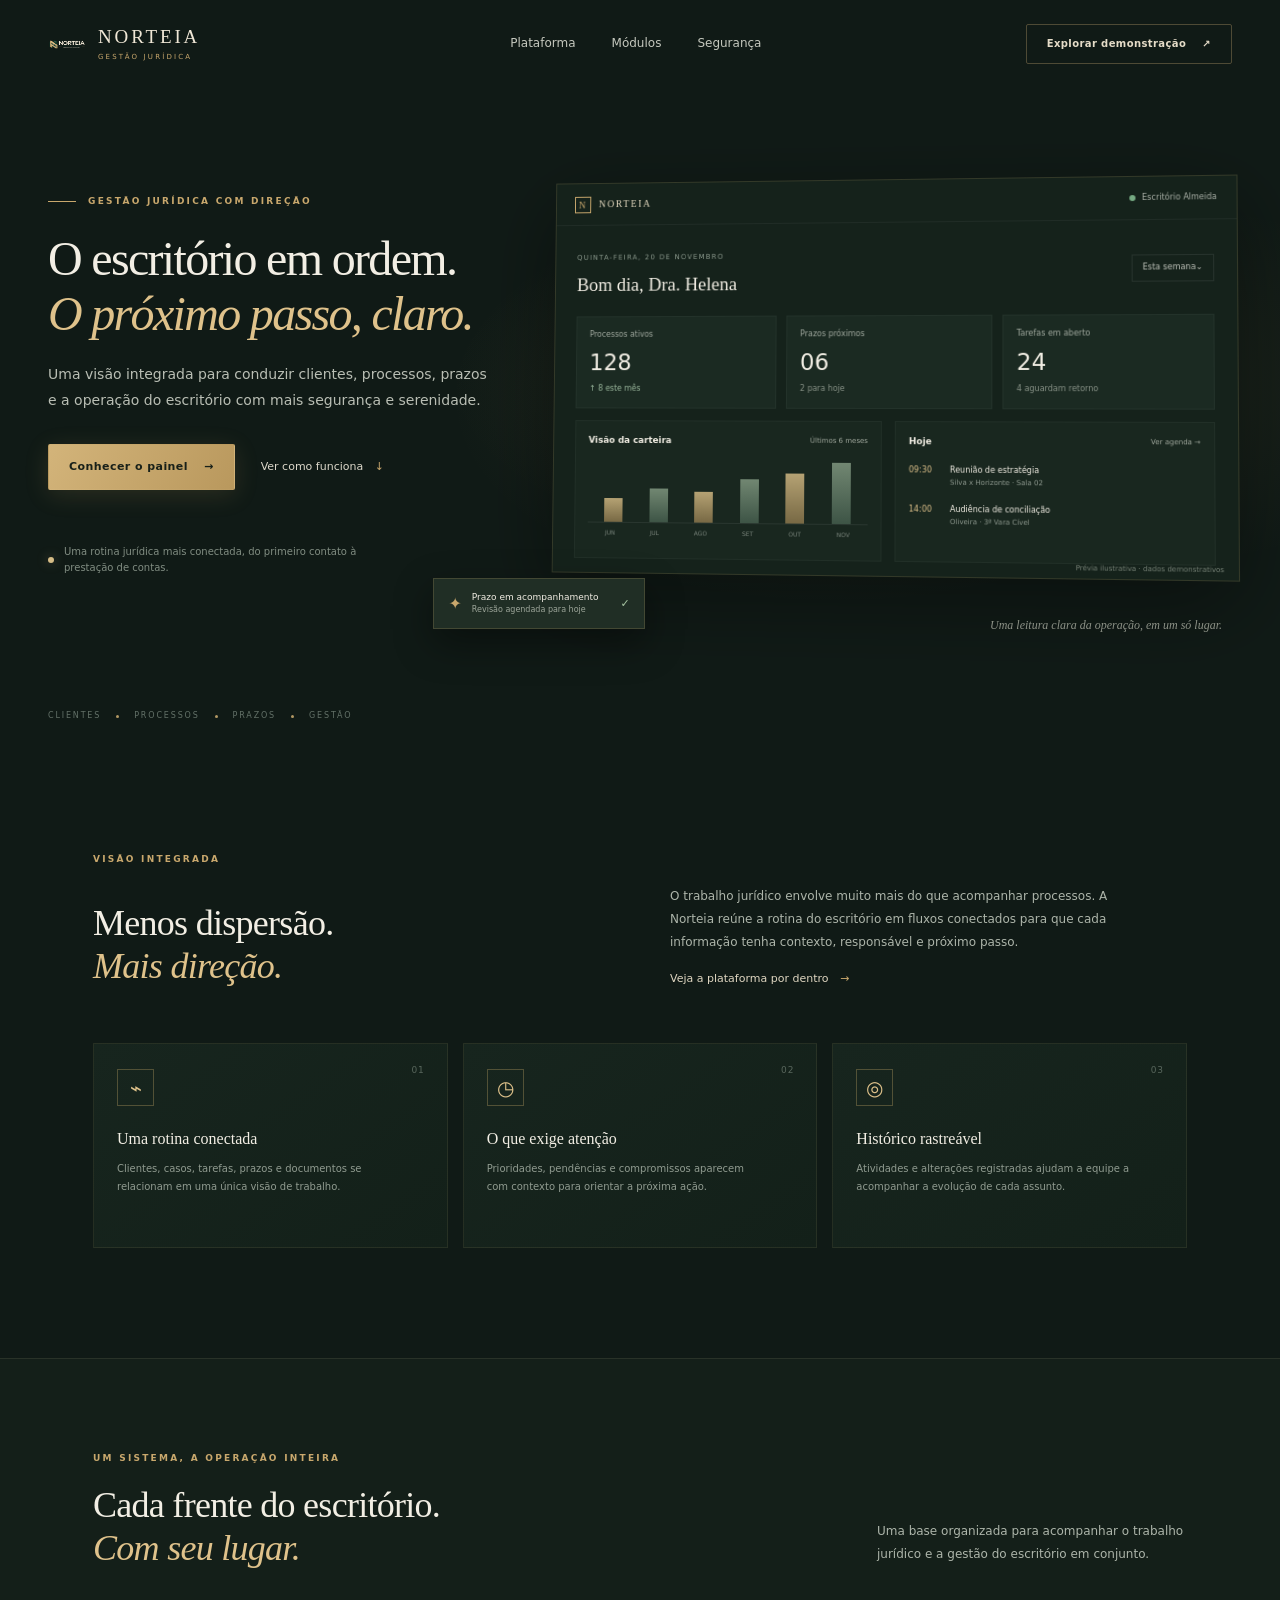
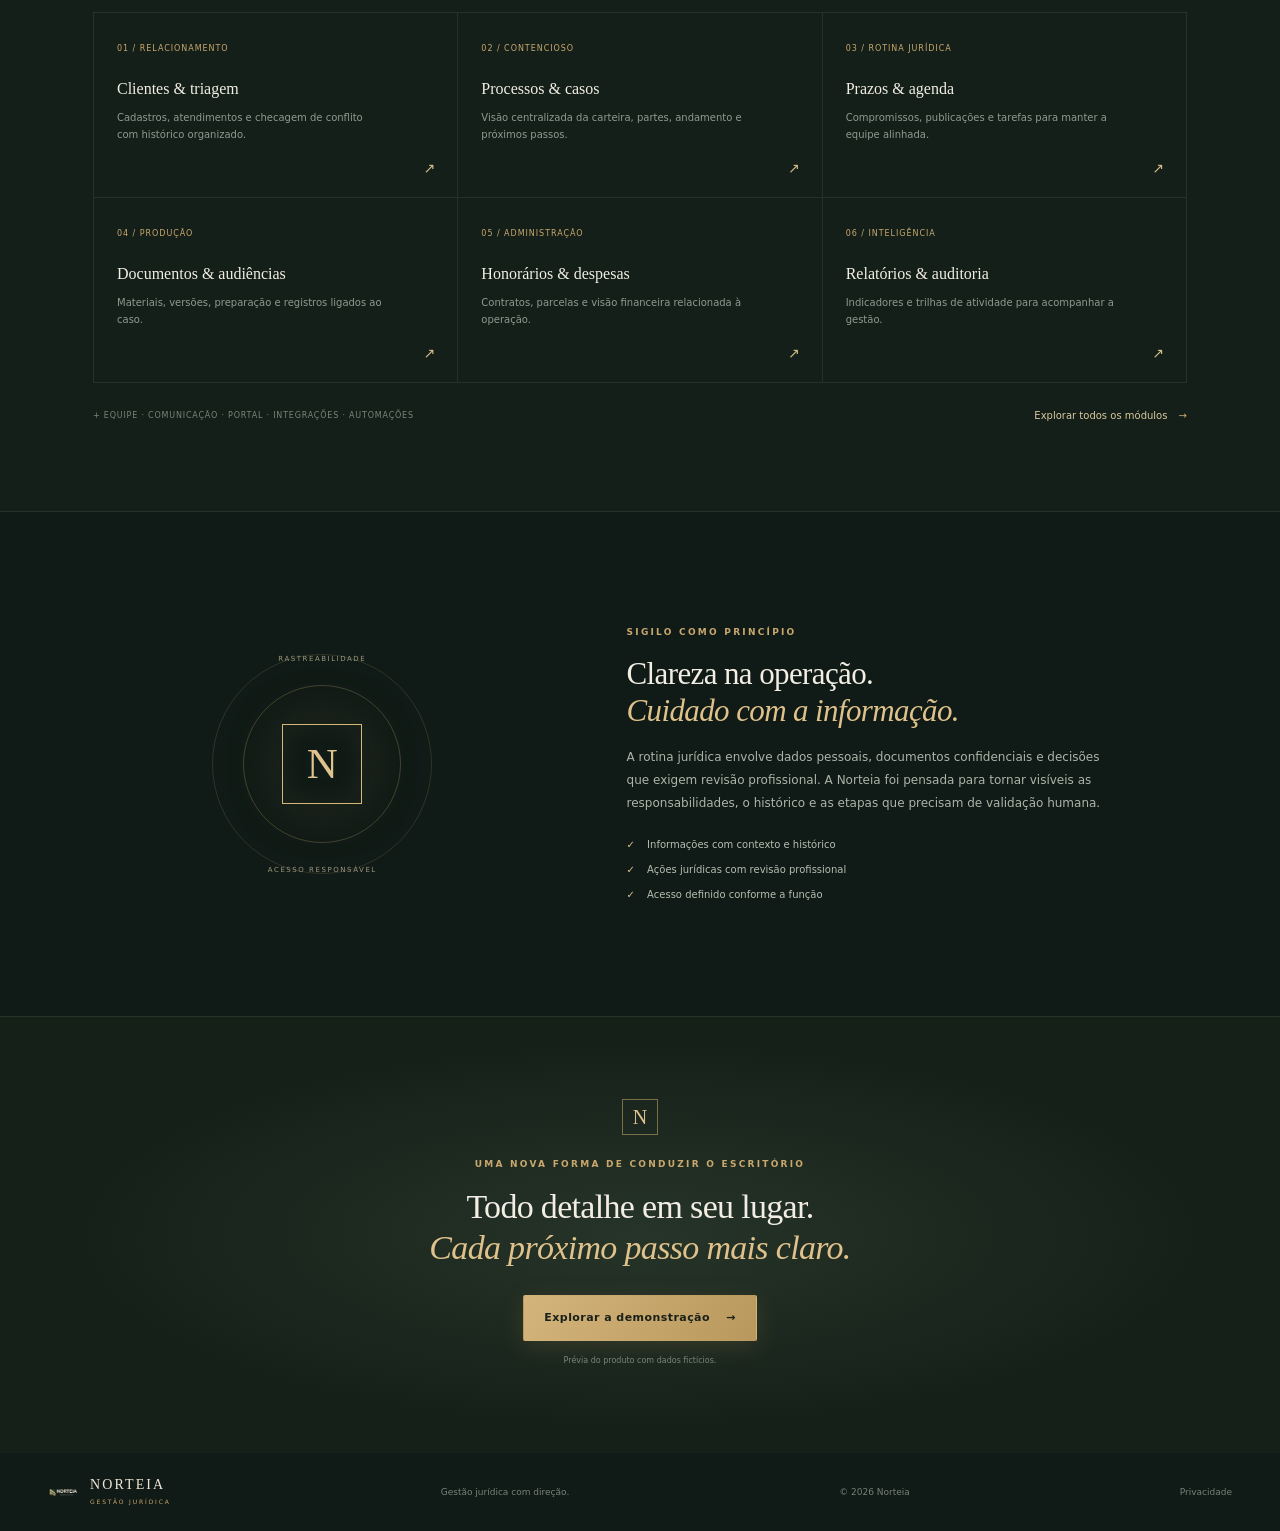
==== index.html @ d5a63091 "feat: lança a primeira versão pública do Norteia" ====
<!doctype html>
<html lang="pt-BR">
<head>
  <meta charset="utf-8">
  <meta name="viewport" content="width=device-width, initial-scale=1">
  <meta name="theme-color" content="#101a16">
  <meta name="description" content="Norteia organiza clientes, processos, prazos e a operação do escritório em uma experiência jurídica integrada.">
  <meta property="og:title" content="Norteia — Gestão jurídica com direção">
  <meta property="og:description" content="Clareza para conduzir cada detalhe da operação jurídica.">
  <meta property="og:type" content="website">
  <title>Norteia — Gestão jurídica com direção</title>
  <link rel="icon" href="/norteia-monograma.png" type="image/png">
  <link rel="stylesheet" href="/styles.css">
</head>
<body class="marketing-page">
  <header class="site-header">
    <a class="brand" href="/" aria-label="Norteia, início">
      <img src="/norteia-monograma.png" alt="" class="brand-mark">
      <span class="brand-word">NORTEIA<span>GESTÃO JURÍDICA</span></span>
    </a>
    <nav class="main-nav" aria-label="Navegação principal">
      <a href="#plataforma">Plataforma</a>
      <a href="#modulos">Módulos</a>
      <a href="#seguranca">Segurança</a>
    </nav>
    <a class="button button-outline header-action" href="/demo/">Explorar demonstração <span aria-hidden="true">↗</span></a>
    <button class="mobile-menu" type="button" aria-label="Abrir navegação" aria-expanded="false">☰</button>
  </header>

  <main>
    <section class="hero-shell">
      <div class="hero-copy">
        <div class="eyebrow"><span class="eyebrow-line"></span> GESTÃO JURÍDICA COM DIREÇÃO</div>
        <h1>O escritório em ordem.<br><em>O próximo passo, claro.</em></h1>
        <p class="hero-lead">Uma visão integrada para conduzir clientes, processos, prazos e a operação do escritório com mais segurança e serenidade.</p>
        <div class="hero-actions">
          <a class="button button-gold" href="/demo/">Conhecer o painel <span aria-hidden="true">→</span></a>
          <a class="text-link" href="#plataforma">Ver como funciona <span aria-hidden="true">↓</span></a>
        </div>
        <div class="hero-proof"><span class="proof-dot"></span><span>Uma rotina jurídica mais conectada, do primeiro contato à prestação de contas.</span></div>
      </div>
      <div class="hero-visual" aria-label="Prévia ilustrativa do painel Norteia">
        <div class="visual-glow"></div>
        <div class="dashboard-preview">
          <div class="preview-top"><div class="preview-logo"><span class="preview-mark">N</span><span>NORTEIA</span></div><span class="preview-profile"><i></i> Escritório Almeida</span></div>
          <div class="preview-content">
            <div class="preview-heading"><div><small>QUINTA-FEIRA, 20 DE NOVEMBRO</small><h3>Bom dia, Dra. Helena</h3></div><span class="preview-period">Esta semana⌄</span></div>
            <div class="preview-metrics">
              <article><span>Processos ativos</span><strong>128</strong><small class="trend">↑ 8 este mês</small></article>
              <article><span>Prazos próximos</span><strong>06</strong><small class="muted">2 para hoje</small></article>
              <article><span>Tarefas em aberto</span><strong>24</strong><small class="muted">4 aguardam retorno</small></article>
            </div>
            <div class="preview-lower">
              <div class="preview-chart"><div class="widget-heading"><b>Visão da carteira</b><span>Últimos 6 meses</span></div><div class="chart-bars"><i style="height:34%"></i><i style="height:49%"></i><i style="height:44%"></i><i style="height:63%"></i><i style="height:72%"></i><i style="height:88%"></i></div><div class="chart-labels"><span>JUN</span><span>JUL</span><span>AGO</span><span>SET</span><span>OUT</span><span>NOV</span></div></div>
              <div class="preview-agenda"><div class="widget-heading"><b>Hoje</b><span>Ver agenda →</span></div><div class="agenda-item"><time>09:30</time><span><b>Reunião de estratégia</b><small>Silva x Horizonte · Sala 02</small></span></div><div class="agenda-item"><time>14:00</time><span><b>Audiência de conciliação</b><small>Oliveira · 3ª Vara Cível</small></span></div></div>
            </div>
            <div class="preview-note">Prévia ilustrativa · dados demonstrativos</div>
          </div>
        </div>
        <div class="floating-alert"><span class="alert-icon">✦</span><span><b>Prazo em acompanhamento</b><small>Revisão agendada para hoje</small></span><span class="alert-check">✓</span></div>
        <div class="visual-caption">Uma leitura clara da operação, em um só lugar.</div>
      </div>
      <div class="hero-bottom"><span>CLIENTES</span><i></i><span>PROCESSOS</span><i></i><span>PRAZOS</span><i></i><span>GESTÃO</span></div>
    </section>

    <section class="intro-section section-wrap" id="plataforma">
      <div class="section-kicker">VISÃO INTEGRADA</div>
      <div class="intro-grid"><h2>Menos dispersão.<br><em>Mais direção.</em></h2><div><p>O trabalho jurídico envolve muito mais do que acompanhar processos. A Norteia reúne a rotina do escritório em fluxos conectados para que cada informação tenha contexto, responsável e próximo passo.</p><a class="text-link gold-link" href="/demo/">Veja a plataforma por dentro <span>→</span></a></div></div>
      <div class="value-grid">
        <article class="value-card"><span class="value-number">01</span><div class="value-icon">⌁</div><h3>Uma rotina conectada</h3><p>Clientes, casos, tarefas, prazos e documentos se relacionam em uma única visão de trabalho.</p></article>
        <article class="value-card"><span class="value-number">02</span><div class="value-icon">◷</div><h3>O que exige atenção</h3><p>Prioridades, pendências e compromissos aparecem com contexto para orientar a próxima ação.</p></article>
        <article class="value-card"><span class="value-number">03</span><div class="value-icon">◎</div><h3>Histórico rastreável</h3><p>Atividades e alterações registradas ajudam a equipe a acompanhar a evolução de cada assunto.</p></article>
      </div>
    </section>

    <section class="modules-section" id="modulos">
      <div class="section-wrap">
        <div class="section-kicker">UM SISTEMA, A OPERAÇÃO INTEIRA</div>
        <div class="modules-heading"><h2>Cada frente do escritório.<br><em>Com seu lugar.</em></h2><p>Uma base organizada para acompanhar o trabalho jurídico e a gestão do escritório em conjunto.</p></div>
        <div class="module-cards">
          <a href="/demo/?module=clientes" class="module-card"><span>01 / RELACIONAMENTO</span><b>Clientes & triagem</b><p>Cadastros, atendimentos e checagem de conflito com histórico organizado.</p><i>↗</i></a>
          <a href="/demo/?module=processos" class="module-card"><span>02 / CONTENCIOSO</span><b>Processos & casos</b><p>Visão centralizada da carteira, partes, andamento e próximos passos.</p><i>↗</i></a>
          <a href="/demo/?module=prazos" class="module-card"><span>03 / ROTINA JURÍDICA</span><b>Prazos & agenda</b><p>Compromissos, publicações e tarefas para manter a equipe alinhada.</p><i>↗</i></a>
          <a href="/demo/?module=documentos" class="module-card"><span>04 / PRODUÇÃO</span><b>Documentos & audiências</b><p>Materiais, versões, preparação e registros ligados ao caso.</p><i>↗</i></a>
          <a href="/demo/?module=financeiro" class="module-card"><span>05 / ADMINISTRAÇÃO</span><b>Honorários & despesas</b><p>Contratos, parcelas e visão financeira relacionada à operação.</p><i>↗</i></a>
          <a href="/demo/?module=relatorios" class="module-card"><span>06 / INTELIGÊNCIA</span><b>Relatórios & auditoria</b><p>Indicadores e trilhas de atividade para acompanhar a gestão.</p><i>↗</i></a>
        </div>
        <div class="module-foot"><span>+ EQUIPE · COMUNICAÇÃO · PORTAL · INTEGRAÇÕES · AUTOMAÇÕES</span><a href="/demo/">Explorar todos os módulos <span>→</span></a></div>
      </div>
    </section>

    <section class="security-section section-wrap" id="seguranca">
      <div class="security-art"><div class="security-ring ring-one"></div><div class="security-ring ring-two"></div><div class="security-emblem">N</div><span class="security-orbit orbit-a">RASTREABILIDADE</span><span class="security-orbit orbit-b">ACESSO RESPONSÁVEL</span></div>
      <div class="security-copy"><div class="section-kicker">SIGILO COMO PRINCÍPIO</div><h2>Clareza na operação.<br><em>Cuidado com a informação.</em></h2><p>A rotina jurídica envolve dados pessoais, documentos confidenciais e decisões que exigem revisão profissional. A Norteia foi pensada para tornar visíveis as responsabilidades, o histórico e as etapas que precisam de validação humana.</p><div class="security-points"><span><i>✓</i> Informações com contexto e histórico</span><span><i>✓</i> Ações jurídicas com revisão profissional</span><span><i>✓</i> Acesso definido conforme a função</span></div></div>
    </section>

    <section class="closing-section"><div class="closing-mark">N</div><div class="section-kicker">UMA NOVA FORMA DE CONDUZIR O ESCRITÓRIO</div><h2>Todo detalhe em seu lugar.<br><em>Cada próximo passo mais claro.</em></h2><a class="button button-gold" href="/demo/">Explorar a demonstração <span>→</span></a><small>Prévia do produto com dados fictícios.</small></section>
  </main>

  <footer class="site-footer"><a class="brand" href="/"><img src="/norteia-monograma.png" alt="" class="brand-mark"><span class="brand-word">NORTEIA<span>GESTÃO JURÍDICA</span></span></a><span>Gestão jurídica com direção.</span><span>© 2026 Norteia</span><a href="/privacidade/">Privacidade</a></footer>
  <script src="/site.js" defer></script>
</body>
</html>
---- styles.css ----
:root{color-scheme:dark;--ink:#f2eee4;--ink-muted:#b4b8ad;--gold:#c9a86d;--gold-bright:#dfc28b;--green:#101a16;--green-2:#15231d;--green-3:#1d3027;--line:rgba(221,202,161,.14);--panel:#16221c;--panel-soft:#192720;--muted:#8d988e;--red:#cb7e72;--blue:#8daea4;--sans:Inter,ui-sans-serif,system-ui,-apple-system,BlinkMacSystemFont,"Segoe UI",sans-serif;--serif:Georgia,"Times New Roman",serif}*{box-sizing:border-box}html{scroll-behavior:smooth}body{margin:0;background:var(--green);color:var(--ink);font-family:var(--sans);font-size:14px;line-height:1.6}a{color:inherit;text-decoration:none}button,input{font:inherit}button{color:inherit}.site-header{height:88px;max-width:1320px;padding:0 48px;margin:auto;display:flex;align-items:center;justify-content:space-between;position:relative;z-index:5}.brand{display:flex;align-items:center;gap:12px;min-width:198px}.brand-mark{width:38px;height:38px;object-fit:contain}.brand-word{font-family:var(--serif);font-size:19px;letter-spacing:.15em;color:#f0e7d6;line-height:1.05}.brand-word span{display:block;font-family:var(--sans);font-size:7px;letter-spacing:.31em;color:var(--gold);margin-top:7px}.main-nav{display:flex;gap:36px;color:#c5c8be;font-size:12px}.main-nav a:hover,.text-link:hover,.module-foot a:hover{color:var(--gold-bright)}.button{display:inline-flex;gap:16px;align-items:center;justify-content:center;border:1px solid transparent;border-radius:2px;min-height:46px;padding:0 20px;font-size:11px;font-weight:600;letter-spacing:.04em;transition:.2s ease;cursor:pointer}.button-gold{background:linear-gradient(120deg,#d3b47a,#b9985d);color:#182019;box-shadow:0 5px 24px #bb99552a}.button-gold:hover{background:#e3ca99;transform:translateY(-1px)}.button-outline{border-color:#ac956566;color:#e5dcc8;background:transparent}.button-outline:hover{border-color:var(--gold);color:var(--gold-bright)}.header-action{min-height:40px;font-size:10px}.mobile-menu{display:none;background:none;border:0;font-size:21px}.hero-shell{max-width:1320px;margin:0 auto;padding:46px 48px 0;position:relative;min-height:659px;background:radial-gradient(ellipse at 77% 45%,#bd9c4c13,transparent 39%)}.hero-copy{position:relative;z-index:2;max-width:510px;padding-top:60px}.eyebrow,.section-kicker{font-size:9px;letter-spacing:.25em;color:var(--gold);font-weight:650}.eyebrow{display:flex;align-items:center;gap:12px}.eyebrow-line{display:inline-block;width:28px;height:1px;background:var(--gold)}h1,h2,h3,p{margin-top:0}.hero-copy h1{font-family:var(--serif);font-weight:400;font-size:48px;line-height:1.14;letter-spacing:-.035em;margin:24px 0 20px}.hero-copy h1 em,.intro-grid h2 em,.modules-heading h2 em,.security-copy h2 em,.closing-section h2 em{font-weight:400;color:var(--gold-bright)}.hero-lead{max-width:448px;color:#b9beb4;font-size:14px;line-height:1.85}.hero-actions{display:flex;align-items:center;gap:26px;margin-top:30px}.text-link{font-size:11px;color:#ddd8ca}.text-link span{margin-left:8px;color:var(--gold)}.hero-proof{display:flex;align-items:center;gap:10px;margin-top:54px;max-width:355px;color:#818d82;font-size:10px;line-height:1.6}.proof-dot{width:6px;height:6px;border-radius:50%;background:#d6bd87;box-shadow:0 0 12px #d6bd8770;flex:0 0 auto}.hero-visual{position:absolute;right:48px;top:47px;width:62%;height:500px}.visual-glow{position:absolute;inset:10% 0 5%;background:radial-gradient(ellipse,#c2a26018,transparent 69%)}.dashboard-preview{position:absolute;top:43px;right:0;width:min(100%,687px);height:398px;background:#15221b;border:1px solid #c8aa6b2b;box-shadow:0 24px 80px #0006;transform:perspective(1300px) rotateY(-5deg) rotateX(2deg);overflow:hidden}.preview-top{height:43px;border-bottom:1px solid #ffffff0c;display:flex;justify-content:space-between;align-items:center;padding:0 19px}.preview-logo{display:flex;align-items:center;gap:8px;font-family:var(--serif);letter-spacing:.17em;font-size:10px;color:#e8ddc3}.preview-mark{width:17px;height:17px;border:1px solid var(--gold);color:var(--gold);display:grid;place-items:center;font-family:var(--serif);font-size:10px}.preview-profile{font-size:8px;color:#aab0a7;display:flex;gap:6px;align-items:center}.preview-profile i{width:6px;height:6px;background:#76aa83;border-radius:50%}.preview-content{padding:19px 22px}.preview-heading{display:flex;justify-content:space-between;align-items:center}.preview-heading small{font-size:7px;letter-spacing:.18em;color:#8a988c}.preview-heading h3{font-family:var(--serif);font-size:19px;font-weight:400;margin:5px 0 0}.preview-period{padding:6px 10px;border:1px solid #ffffff14;color:#c0c4bb;font-size:8px}.preview-metrics{display:grid;grid-template-columns:repeat(3,1fr);gap:10px;margin-top:16px}.preview-metrics article{background:#1b2a22;border:1px solid #ffffff09;padding:12px 13px}.preview-metrics article span,.preview-metrics article small{display:block;color:#a1a99f;font-size:8px}.preview-metrics article strong{display:block;font-size:23px;font-weight:450;margin:3px 0}.preview-metrics .trend{color:#9bb89d}.preview-metrics .muted{color:#879186}.preview-lower{display:grid;grid-template-columns:1fr 1fr;gap:13px;margin-top:12px}.preview-chart,.preview-agenda{height:140px;background:#19271f;border:1px solid #ffffff09;padding:12px 13px}.widget-heading{display:flex;align-items:center;justify-content:space-between}.widget-heading b{font-size:9px;font-weight:550}.widget-heading span{font-size:7px;color:#a1a99e}.chart-bars{height:76px;display:flex;align-items:end;justify-content:space-around;gap:9px;padding:6px 8px 0;border-bottom:1px solid #ffffff12}.chart-bars i{flex:1;max-width:19px;background:linear-gradient(180deg,#d7bd86,#8c774c);opacity:.82}.chart-bars i:nth-child(2n){background:linear-gradient(180deg,#859c84,#455e4e)}.chart-labels{display:flex;justify-content:space-around;font-size:6px;color:#79847b;padding-top:5px}.agenda-item{display:flex;gap:9px;margin-top:15px}.agenda-item time{font-size:8px;color:var(--gold-bright);width:32px}.agenda-item span b,.agenda-item span small{display:block;font-size:8px;line-height:1.4;font-weight:500}.agenda-item span small{font-size:7px;color:#8d988e;margin-top:3px}.preview-note{position:absolute;right:14px;bottom:4px;font-size:7px;color:#768176}.floating-alert{position:absolute;left:-5px;bottom:6px;display:flex;align-items:center;gap:10px;padding:11px 14px;background:#202e25;border:1px solid #c8aa6b36;box-shadow:0 14px 38px #0006}.alert-icon{color:var(--gold);font-size:16px}.floating-alert b,.floating-alert small{display:block;font-size:9px;font-weight:500}.floating-alert small{font-size:8px;color:#9da69a}.alert-check{color:#a8c6a4;font-size:11px;margin-left:12px}.visual-caption{position:absolute;right:10px;bottom:0;font-family:var(--serif);font-style:italic;color:#8c9186;font-size:12px}.hero-bottom{position:absolute;bottom:24px;left:48px;right:48px;display:flex;align-items:center;gap:15px;color:#637168;font-size:8px;letter-spacing:.23em}.hero-bottom i{width:3px;height:3px;border-radius:50%;background:#b39863}.section-wrap{max-width:1190px;margin:0 auto;padding-left:48px;padding-right:48px}.intro-section{padding-top:105px;padding-bottom:110px}.intro-grid{display:grid;grid-template-columns:1fr 1fr;gap:60px;margin-top:19px;align-items:end}.intro-grid h2,.modules-heading h2,.security-copy h2,.closing-section h2{font-family:var(--serif);font-size:36px;font-weight:400;line-height:1.2;letter-spacing:-.02em;margin-bottom:0}.intro-grid p,.modules-heading p,.security-copy>p{color:#adb5aa;font-size:12px;line-height:1.9;max-width:480px}.gold-link{color:#dfd6c1}.value-grid{display:grid;grid-template-columns:repeat(3,1fr);gap:15px;margin-top:55px}.value-card{position:relative;min-height:205px;padding:25px 23px;background:linear-gradient(145deg,#17251e,#132019);border:1px solid #d1b67518}.value-number{position:absolute;right:22px;top:19px;color:#59675d;font-size:9px;letter-spacing:.1em}.value-icon{width:37px;height:37px;border:1px solid #c8aa6b55;color:var(--gold-bright);display:grid;place-items:center;font-family:var(--serif);font-size:20px}.value-card h3{font-family:var(--serif);font-size:16px;font-weight:400;margin:20px 0 8px}.value-card p{font-size:10px;line-height:1.8;color:#909b90;max-width:280px}.modules-section{padding:92px 0 87px;background:#141f19;border-top:1px solid #e3d4b11a;border-bottom:1px solid #e3d4b11a}.modules-heading{display:flex;justify-content:space-between;align-items:end;margin-top:18px}.modules-heading p{max-width:310px;margin-bottom:4px}.module-cards{display:grid;grid-template-columns:repeat(3,1fr);margin-top:42px;border-top:1px solid #ffffff15;border-left:1px solid #ffffff15}.module-card{min-height:185px;padding:22px 23px;position:relative;border-right:1px solid #ffffff15;border-bottom:1px solid #ffffff15;transition:.2s}.module-card:hover{background:#1e2c23}.module-card span{font-size:8px;letter-spacing:.12em;color:var(--gold)}.module-card b{display:block;margin-top:19px;font-family:var(--serif);font-size:16px;font-weight:400}.module-card p{max-width:270px;color:#8f9b90;font-size:10px;line-height:1.7;margin-top:7px}.module-card i{position:absolute;right:22px;bottom:18px;color:#d3bc85;font-style:normal;font-size:14px}.module-foot{display:flex;justify-content:space-between;align-items:center;padding-top:25px;color:#788579;font-size:8px;letter-spacing:.1em}.module-foot a{font-size:10px;letter-spacing:0;color:#d8c99f}.module-foot a span{margin-left:8px;color:var(--gold)}.security-section{display:grid;grid-template-columns:.9fr 1.1fr;gap:75px;align-items:center;padding-top:112px;padding-bottom:112px}.security-art{height:280px;position:relative;display:grid;place-items:center;overflow:hidden}.security-ring{position:absolute;border:1px solid #d1b6752a;border-radius:50%}.ring-one{width:220px;height:220px}.ring-two{width:158px;height:158px;border-color:#d1b67540}.security-emblem{height:80px;width:80px;display:grid;place-items:center;border:1px solid #d4b879;color:#dec38c;font-family:var(--serif);font-size:43px;box-shadow:0 0 65px #ccad6620,inset 0 0 30px #ccad6612}.security-orbit{position:absolute;color:#9d987e;font-size:7px;letter-spacing:.22em}.orbit-a{top:30px;left:50%;transform:translateX(-50%)}.orbit-b{bottom:28px;left:50%;transform:translateX(-50%)}.security-copy h2{font-size:31px;margin-top:15px}.security-copy>p{margin-top:17px;max-width:495px}.security-points{display:grid;gap:9px;margin-top:22px;color:#b7beb2;font-size:10px}.security-points i{color:var(--gold-bright);font-style:normal;margin-right:9px}.closing-section{text-align:center;padding:82px 24px 85px;background:radial-gradient(ellipse at center,#273428,#152019 63%);border-top:1px solid #e3d4b11a}.closing-mark{margin:0 auto 22px;width:36px;height:36px;border:1px solid #c8aa6b8c;color:var(--gold-bright);display:grid;place-items:center;font-family:var(--serif);font-size:20px}.closing-section h2{font-size:34px;margin:16px 0 26px}.closing-section small{display:block;color:#788579;font-size:8px;margin-top:14px}.site-footer{max-width:1320px;padding:24px 48px;margin:auto;display:flex;align-items:center;justify-content:space-between;color:#778279;font-size:9px}.site-footer .brand{min-width:0}.site-footer .brand-mark{width:30px;height:30px}.site-footer .brand-word{font-size:14px}.site-footer .brand-word span{font-size:6px}.site-footer a:hover{color:var(--gold-bright)}

/* Aplicação demonstrativa */
.app-page{height:100vh;overflow:hidden;background:#101a16;font-size:13px}.sidebar{position:fixed;left:0;top:0;bottom:0;width:246px;background:#111c17;border-right:1px solid #ffffff10;display:flex;flex-direction:column;padding:20px 14px 12px;z-index:10}.app-brand{padding:0 8px 19px;border-bottom:1px solid #ffffff10}.app-brand .brand-mark{width:34px;height:34px}.app-brand .brand-word{font-size:16px}.workspace-switch{display:flex;align-items:center;gap:9px;padding:13px 7px 16px;border-bottom:1px solid #ffffff10}.workspace-avatar{width:29px;height:29px;display:grid;place-items:center;background:#314334;color:#dec38c;font-family:var(--serif);border:1px solid #c9a86d3a}.workspace-switch b,.workspace-switch small{display:block;font-size:9px;line-height:1.4}.workspace-switch small{font-size:8px;color:#869187}.switch-chevron{margin-left:auto;color:#89958c;font-size:12px}.sidebar-label{font-size:8px;letter-spacing:.17em;color:#748076;padding:18px 10px 8px}.app-nav{overflow-y:auto;scrollbar-width:thin;scrollbar-color:#344237 transparent}.nav-link{width:100%;border:0;background:transparent;display:flex;align-items:center;gap:11px;padding:9px 10px;margin:1px 0;color:#a5afa5;text-align:left;font-size:10px;border-radius:3px;cursor:pointer;transition:.15s}.nav-link:hover{background:#1c2b22;color:#f0e7d6}.nav-link.active{background:linear-gradient(90deg,#29392d,#1a281f);color:#e5cf9e;box-shadow:inset 2px 0 #c9a86d}.nav-icon{width:15px;text-align:center;color:#bdad81;font-size:13px}.nav-badge{margin-left:auto;font-size:8px;color:#d0b981;background:#c7a9601c;padding:2px 5px}.sidebar-bottom{margin-top:auto}.back-site{display:flex;gap:10px;align-items:center;color:#8e9a90;font-size:9px;padding:12px 10px;border-bottom:1px solid #ffffff10}.back-site:hover{color:#e3ca99}.user-card{display:flex;align-items:center;gap:9px;padding:12px 6px 2px}.user-avatar{width:29px;height:29px;border-radius:50%;background:#27382b;color:#e1c790;display:grid;place-items:center;font-size:9px}.user-card b,.user-card small{display:block;font-size:9px;line-height:1.4}.user-card small{color:#879389;font-size:8px}.user-card button{margin-left:auto;background:transparent;border:0;color:#9aa399}.app-main{height:100vh;margin-left:246px;display:flex;flex-direction:column;min-width:0}.app-topbar{height:56px;flex:0 0 56px;border-bottom:1px solid #ffffff0e;display:flex;align-items:center;justify-content:space-between;padding:0 26px;background:#121d17}.breadcrumbs{display:flex;gap:10px;align-items:center;font-size:10px;color:#859086}.breadcrumbs b{font-weight:400;color:#465348}.breadcrumbs strong{font-weight:500;color:#d4dacd}.top-actions{display:flex;align-items:center;gap:14px;color:#9aa39a}.icon-button{background:transparent;border:0;color:#b6bbae;font-size:18px;cursor:pointer;position:relative}.icon-button:hover{color:#dfc28b}.notification-button i{position:absolute;right:1px;top:2px;width:5px;height:5px;background:#c9a86d;border-radius:50%}.top-divider{height:18px;width:1px;background:#ffffff15}.top-date{font-size:9px}.demo-ribbon{min-height:30px;display:flex;align-items:center;gap:8px;padding:0 29px;background:#9b7c4214;border-bottom:1px solid #bd9d5f29;color:#d7bd83;font-size:8px;letter-spacing:.1em}.demo-pip{width:5px;height:5px;border-radius:50%;background:#d2ae64;box-shadow:0 0 8px #d2ae6466}.demo-ribbon-copy{color:#968b6d;letter-spacing:0;margin-left:6px}.app-content{overflow:auto;flex:1;padding:27px 30px 32px;scrollbar-width:thin;scrollbar-color:#39443b transparent}.app-footer{min-height:30px;flex:0 0 30px;border-top:1px solid #ffffff0b;padding:0 28px;display:flex;align-items:center;justify-content:space-between;color:#66736a;font-size:8px}.app-footer a:hover{color:var(--gold-bright)}.page-title-row{display:flex;align-items:flex-start;justify-content:space-between;gap:20px;margin-bottom:21px}.page-title-row .section-kicker{font-size:8px}.page-title-row h1{font-family:var(--serif);font-size:25px;line-height:1.2;font-weight:400;margin:7px 0 4px}.page-title-row p{color:#89958a;font-size:10px;margin:0}.page-actions{display:flex;gap:8px}.page-actions .button{min-height:35px;padding:0 13px;font-size:9px}.metric-grid{display:grid;grid-template-columns:repeat(4,1fr);gap:12px}.metric-card{padding:14px 15px;background:linear-gradient(145deg,#1a2920,#17231c);border:1px solid #ffffff0c;min-height:103px;position:relative}.metric-top{display:flex;justify-content:space-between;align-items:center;color:#99a397;font-size:9px}.metric-icon{width:23px;height:23px;display:grid;place-items:center;color:#d4bd89;border:1px solid #c9a86d38;font-size:11px}.metric-value{font-size:23px;font-weight:450;line-height:1.2;margin-top:7px}.metric-sub{font-size:8px;color:#879388;margin-top:4px}.metric-sub em{color:#9cbb99;font-style:normal}.overview-grid{display:grid;grid-template-columns:1.2fr .8fr;gap:12px;margin-top:13px}.app-panel{background:#16221b;border:1px solid #ffffff0d}.panel-heading{height:47px;padding:0 16px;display:flex;align-items:center;justify-content:space-between;border-bottom:1px solid #ffffff0d}.panel-heading b{font-family:var(--serif);font-size:13px;font-weight:400}.panel-heading a{font-size:8px;color:#d7c28e}.panel-subtitle{color:#7f8d81;font-size:8px}.chart-panel{padding-bottom:11px}.overview-chart{height:168px;padding:12px 17px 5px;position:relative}.overview-chart svg{width:100%;height:100%;overflow:visible}.chart-gridline{stroke:#ffffff10;stroke-width:1}.chart-area{fill:url(#areaFill)}.chart-line{fill:none;stroke:#d1b77e;stroke-width:2.5;stroke-linecap:round;stroke-linejoin:round}.chart-point{fill:#d8c08a;stroke:#16221b;stroke-width:2}.chart-axis{display:flex;justify-content:space-between;color:#758176;font-size:7px;margin:0 17px}.chart-legend{display:flex;gap:13px;color:#89958a;font-size:8px;padding:0 17px;margin-top:4px}.chart-legend span{display:flex;align-items:center;gap:5px}.chart-legend i{width:6px;height:6px;background:#d1b77e;border-radius:50%}.chart-legend span+span i{background:#829b81}.agenda-list{padding:2px 15px 6px}.agenda-row{display:flex;gap:10px;padding:11px 0;border-bottom:1px solid #ffffff0a}.agenda-row:last-child{border:0}.agenda-time{width:42px;color:#d7bd83;font-size:9px}.agenda-row-content{padding-left:9px;border-left:2px solid #7b9474}.agenda-row:nth-child(2) .agenda-row-content{border-color:#c9a86d}.agenda-row:nth-child(3) .agenda-row-content{border-color:#7889a0}.agenda-row-content b,.agenda-row-content small{display:block;font-size:9px;font-weight:500;line-height:1.5}.agenda-row-content small{color:#849085;font-size:8px;margin-top:2px}.bottom-grid{display:grid;grid-template-columns:1.1fr .9fr;gap:12px;margin-top:13px}.table-wrap{overflow:auto}.data-table{width:100%;border-collapse:collapse;white-space:nowrap}.data-table th{font-size:7px;letter-spacing:.08em;font-weight:550;color:#718075;text-align:left;padding:10px 14px;border-bottom:1px solid #ffffff0d}.data-table td{font-size:8px;padding:10px 14px;color:#c4cabe;border-bottom:1px solid #ffffff09}.data-table tr:last-child td{border-bottom:0}.data-table td:first-child{color:#e3dcca}.table-sub{display:block;font-size:7px;color:#7c897e;margin-top:3px}.status-pill{display:inline-flex;align-items:center;gap:5px;padding:3px 7px;border:1px solid #c9a86d28;background:#c9a86d12;color:#ddc58e;font-size:7px}.status-pill::before{content:"";width:4px;height:4px;background:currentColor;border-radius:50%}.status-pill.green{border-color:#80a58130;background:#80a58112;color:#a5c3a3}.status-pill.red{border-color:#c27d6b30;background:#c27d6b12;color:#df9588}.status-pill.blue{border-color:#8aa1b730;background:#8aa1b712;color:#aabdd0}.activity-list{padding:5px 15px 8px}.activity{display:flex;gap:10px;padding:8px 0}.activity-mark{width:21px;height:21px;border:1px solid #c9a86d30;color:#d7be87;display:grid;place-items:center;font-size:9px;flex:0 0 auto}.activity p{font-size:8px;color:#b9c1b5;margin:0;line-height:1.5}.activity small{display:block;color:#758277;font-size:7px;margin-top:3px}.toolbar{display:flex;align-items:center;justify-content:space-between;gap:10px;margin-bottom:12px}.toolbar-left,.toolbar-right{display:flex;align-items:center;gap:8px}.search-field{height:34px;min-width:205px;padding:0 11px;background:#16221b;border:1px solid #ffffff18;color:#ede9df;font-size:9px;outline:none}.search-field:focus,.filter-select:focus{border-color:#c9a86d8a}.search-field::placeholder{color:#758176}.filter-select{height:34px;min-width:118px;padding:0 10px;background:#16221b;border:1px solid #ffffff18;color:#aab3a8;font-size:9px;outline:none}.record-count{color:#78867a;font-size:8px;margin-left:3px}.empty-state{padding:40px;text-align:center;color:#879388;font-size:10px}.detail-layout{display:grid;grid-template-columns:1.4fr .6fr;gap:12px}.detail-card{padding:18px;background:#16221b;border:1px solid #ffffff0d}.detail-card h3{font-family:var(--serif);font-size:14px;font-weight:400;margin-bottom:13px}.detail-fields{display:grid;grid-template-columns:repeat(2,1fr);gap:15px}.detail-field small{display:block;font-size:7px;letter-spacing:.1em;color:#758176}.detail-field b{display:block;font-size:9px;font-weight:450;margin-top:4px;color:#d9ded4}.timeline{border-left:1px solid #c9a86d38;margin-left:4px;padding-left:15px}.timeline-item{position:relative;padding-bottom:16px}.timeline-item:before{content:"";position:absolute;left:-19px;top:5px;width:7px;height:7px;background:#c9a86d;border-radius:50%}.timeline-item b{display:block;font-size:9px;font-weight:500}.timeline-item small{display:block;color:#849085;font-size:8px;margin-top:2px}.modal,.search-dialog{background:transparent;border:0;padding:0;color:var(--ink);max-width:calc(100vw - 30px);width:440px}.modal::backdrop,.search-dialog::backdrop{background:#06100bd9;backdrop-filter:blur(5px)}.modal-card,.search-dialog form{position:relative;background:#18251e;border:1px solid #c9a86d44;padding:28px}.modal-close{position:absolute;top:12px;right:14px;background:none;border:0;color:#a5afa4;font-size:22px;cursor:pointer}.modal-card .section-kicker{font-size:8px}.modal-card h2{font-family:var(--serif);font-size:23px;font-weight:400;margin:9px 0}.modal-card p,.search-dialog p{font-size:9px;color:#8d988e}.modal-card label{display:block;font-size:9px;color:#adb5aa;margin:18px 0 6px}.modal-card input,.search-dialog input{width:100%;height:38px;background:#101a16;border:1px solid #ffffff1d;color:#f2eee4;padding:0 11px;outline:none}.modal-card input:focus,.search-dialog input:focus{border-color:#c9a86d}.modal-actions{display:flex;justify-content:flex-end;gap:8px;margin-top:20px}.modal-actions .button{min-height:36px;font-size:9px;padding:0 13px}.toast-region{position:fixed;right:24px;bottom:45px;z-index:20;display:grid;gap:8px}.toast{padding:10px 14px;background:#25382b;border:1px solid #86a27e66;color:#d6e1d1;font-size:9px;box-shadow:0 10px 40px #0007;animation:toast-in .2s ease}.toast.error{border-color:#c27d6b66;color:#e7b1a6}@keyframes toast-in{from{transform:translateY(7px);opacity:0}to{transform:translateY(0);opacity:1}}.app-mobile-menu{color:#d5c38c}.privacy-page{min-height:100vh}.privacy-content{max-width:800px;margin:60px auto;padding:0 28px 80px}.privacy-content h1{font:400 38px/1.2 var(--serif);margin:14px 0 22px}.privacy-content h2{font:400 20px var(--serif);margin:30px 0 8px;color:#e7d7b0}.privacy-content p{color:#aeb8ac;font-size:13px;line-height:1.9}.privacy-content .privacy-updated{margin-top:35px;color:#7d8a7e;font-size:10px}.privacy-page .site-header{border-bottom:1px solid #ffffff12}.privacy-page .text-link{font-size:10px}

@media(max-width:1050px){.hero-visual{right:32px;width:59%;opacity:.88}.dashboard-preview{width:100%}.hero-copy{max-width:440px}.hero-copy h1{font-size:42px}.hero-lead{max-width:390px}.hero-proof{max-width:300px}.security-section{gap:35px}.section-wrap{padding-left:36px;padding-right:36px}.site-header{padding:0 36px}.hero-shell{padding-left:36px;padding-right:36px}.hero-bottom{left:36px;right:36px}.sidebar{width:220px}.app-main{margin-left:220px}.metric-grid{grid-template-columns:repeat(2,1fr)}}
@media(max-width:760px){.site-header{height:70px;padding:0 20px}.brand{gap:9px}.brand-mark{width:31px;height:31px}.brand-word{font-size:16px}.brand-word span{font-size:6px;margin-top:5px}.main-nav,.header-action{display:none}.mobile-menu{display:block}.hero-shell{padding:25px 20px 55px;min-height:auto;background:radial-gradient(ellipse at 66% 49%,#bd9c4c14,transparent 56%)}.hero-copy{padding-top:24px;max-width:none}.hero-copy h1{font-size:39px;margin:19px 0 15px}.hero-lead{font-size:12px;max-width:460px}.hero-actions{gap:17px;flex-wrap:wrap;margin-top:22px}.hero-proof{margin-top:26px;max-width:340px}.hero-visual{position:relative;top:auto;right:auto;width:100%;height:306px;margin:26px 0 0}.dashboard-preview{top:5px;width:100%;height:265px;transform:none}.preview-top{height:35px;padding:0 11px}.preview-content{padding:12px}.preview-heading h3{font-size:15px}.preview-heading small{font-size:6px}.preview-period{font-size:7px;padding:4px 6px}.preview-metrics{gap:5px;margin-top:11px}.preview-metrics article{padding:8px}.preview-metrics article span,.preview-metrics article small{font-size:6px}.preview-metrics article strong{font-size:17px}.preview-lower{gap:6px;margin-top:7px}.preview-chart,.preview-agenda{height:105px;padding:8px}.widget-heading b{font-size:7px}.widget-heading span{font-size:6px}.chart-bars{height:52px}.agenda-item{margin-top:10px;gap:4px}.agenda-item time,.agenda-item span b{font-size:6px}.agenda-item span small{font-size:5px}.preview-note{font-size:5px}.floating-alert{left:-5px;bottom:-11px;padding:8px 10px;gap:7px}.floating-alert b{font-size:7px}.floating-alert small{font-size:6px}.alert-icon{font-size:12px}.visual-caption{display:none}.hero-bottom{position:relative;bottom:auto;left:auto;right:auto;margin-top:21px;gap:9px;font-size:6px}.section-wrap{padding-left:20px;padding-right:20px}.intro-section{padding-top:68px;padding-bottom:70px}.intro-grid{grid-template-columns:1fr;gap:17px;margin-top:17px}.intro-grid h2,.modules-heading h2{font-size:31px}.intro-grid p,.modules-heading p,.security-copy>p{font-size:11px}.value-grid{grid-template-columns:1fr;gap:9px;margin-top:30px}.value-card{min-height:155px;padding:19px}.value-card h3{margin-top:13px}.modules-section{padding:65px 0}.modules-heading{display:block}.modules-heading p{margin-top:13px}.module-cards{grid-template-columns:1fr 1fr;margin-top:25px}.module-card{min-height:164px;padding:16px}.module-card b{font-size:14px;margin-top:14px}.module-card p{font-size:9px}.module-foot{align-items:flex-start;gap:13px;flex-direction:column;font-size:7px}.security-section{grid-template-columns:1fr;gap:10px;padding-top:62px;padding-bottom:65px}.security-art{height:220px;grid-row:2}.ring-one{width:190px;height:190px}.ring-two{width:135px;height:135px}.security-copy h2{font-size:27px}.closing-section{padding:65px 18px}.closing-section h2{font-size:29px}.site-footer{padding:19px 20px;gap:10px;flex-wrap:wrap}.site-footer>span:first-of-type{display:none}.privacy-content{margin:40px auto;padding:0 20px 60px}.privacy-content h1{font-size:31px}.app-page{height:auto;min-height:100vh;overflow:auto}.sidebar{transform:translateX(-100%);transition:transform .2s ease;width:255px;box-shadow:0 0 50px #0008}.sidebar.open{transform:translateX(0)}.app-main{margin-left:0;height:100vh;min-height:650px}.app-topbar{padding:0 14px;height:50px;flex-basis:50px}.app-mobile-menu{display:block}.breadcrumbs{margin-right:auto;margin-left:12px;font-size:9px}.top-actions{gap:8px}.top-date{display:none}.demo-ribbon{padding:0 14px;font-size:7px}.demo-ribbon-copy{font-size:7px}.app-content{padding:20px 14px 24px}.app-footer{padding:5px 12px;gap:4px;flex-wrap:wrap;font-size:7px;min-height:35px}.app-footer span:nth-child(2){display:none}.page-title-row{align-items:flex-start;flex-direction:column;gap:12px;margin-bottom:16px}.page-title-row h1{font-size:23px}.page-actions{width:100%}.page-actions .button{flex:1}.metric-grid{gap:7px}.metric-card{min-height:91px;padding:11px}.metric-top{font-size:8px}.metric-icon{height:20px;width:20px}.metric-value{font-size:21px}.metric-sub{font-size:7px}.overview-grid,.bottom-grid,.detail-layout{grid-template-columns:1fr;gap:9px;margin-top:9px}.overview-chart{height:150px}.toolbar{align-items:stretch;flex-direction:column}.toolbar-left,.toolbar-right{width:100%}.search-field{min-width:0;flex:1}.filter-select{flex:1;min-width:0}.data-table th{padding:9px 10px;font-size:6px}.data-table td{padding:9px 10px;font-size:7px}.panel-heading{padding:0 12px}.detail-card{padding:14px}.detail-fields{gap:12px}.search-dialog{width:calc(100% - 24px)}.modal-card,.search-dialog form{padding:23px}.toast-region{left:12px;right:12px;bottom:43px}}
@media(max-width:380px){.hero-copy h1{font-size:34px}.hero-visual{height:280px}.dashboard-preview{height:247px}.preview-lower{grid-template-columns:1.05fr .95fr}.preview-chart,.preview-agenda{padding:6px}.preview-heading h3{font-size:13px}.module-cards{grid-template-columns:1fr}.module-card{min-height:138px}}
@media(prefers-reduced-motion:reduce){*,*::before,*::after{scroll-behavior:auto!important;transition:none!important;animation:none!important}}
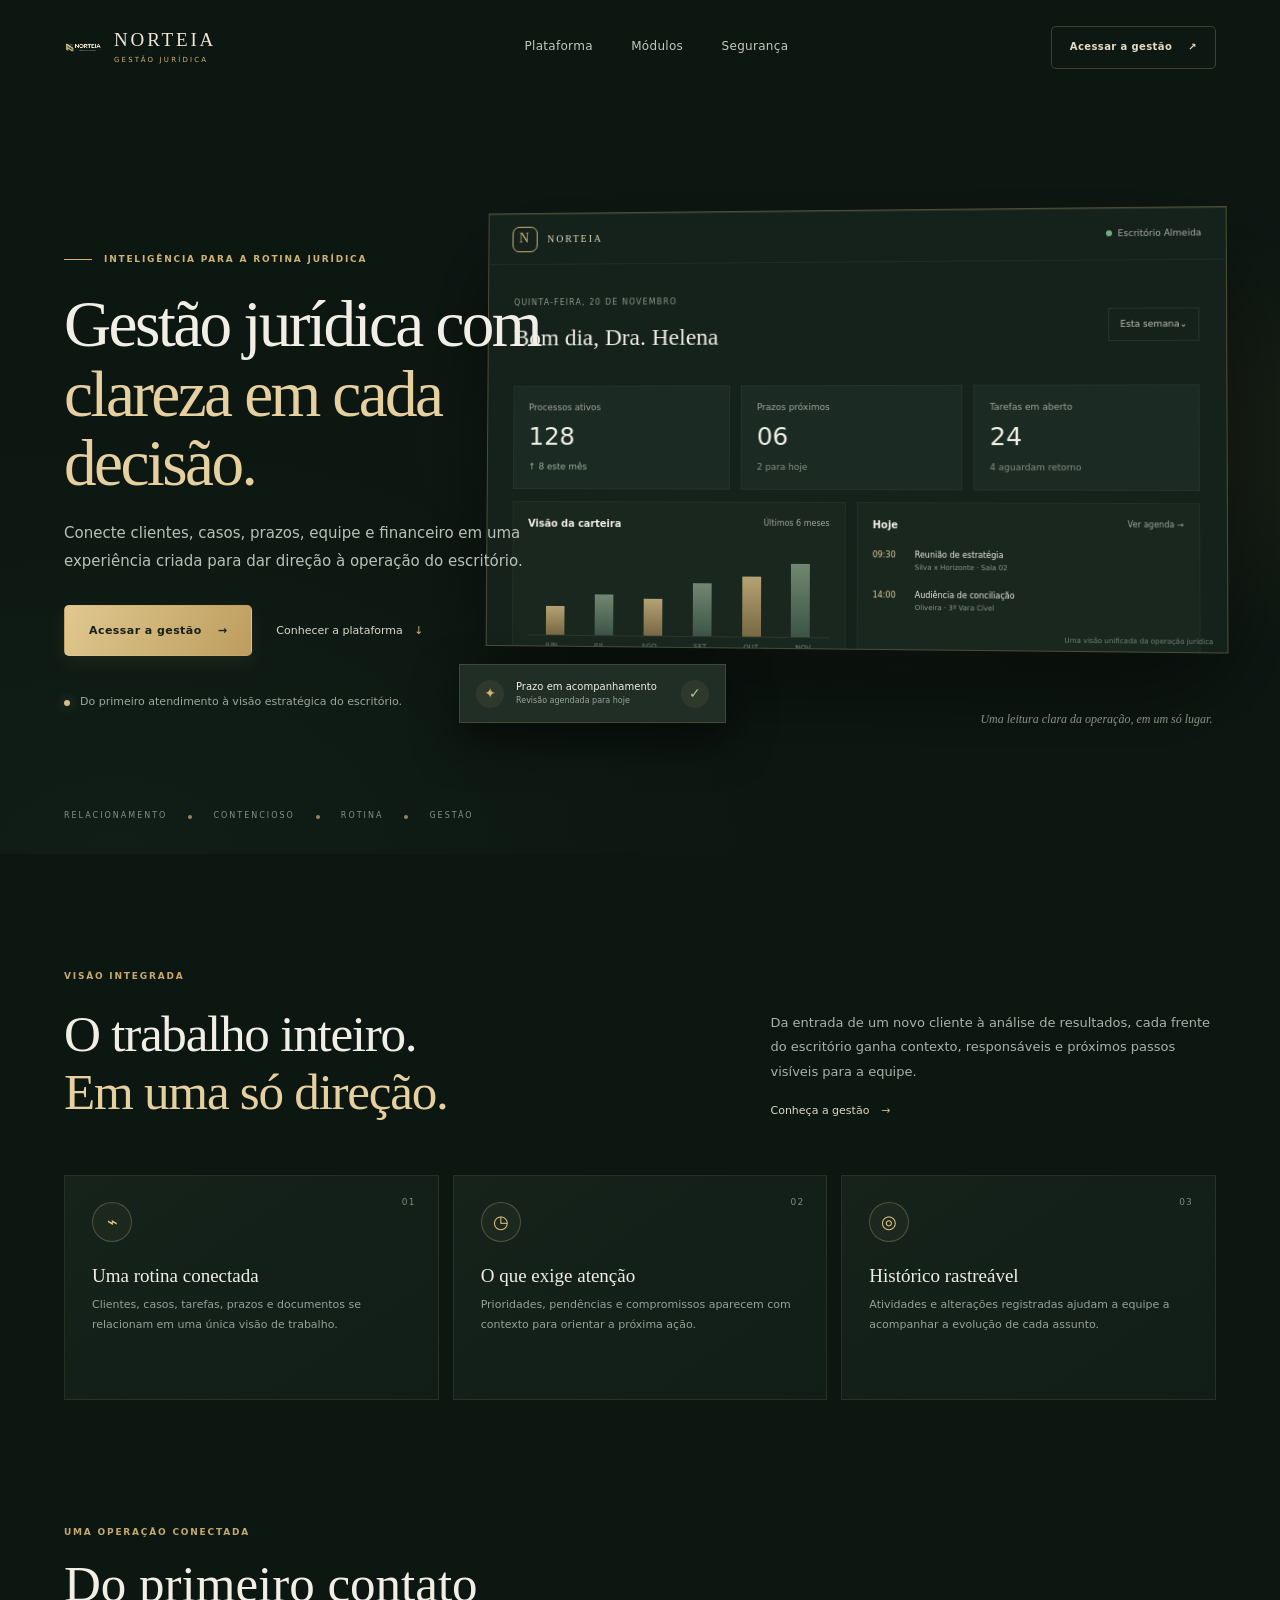
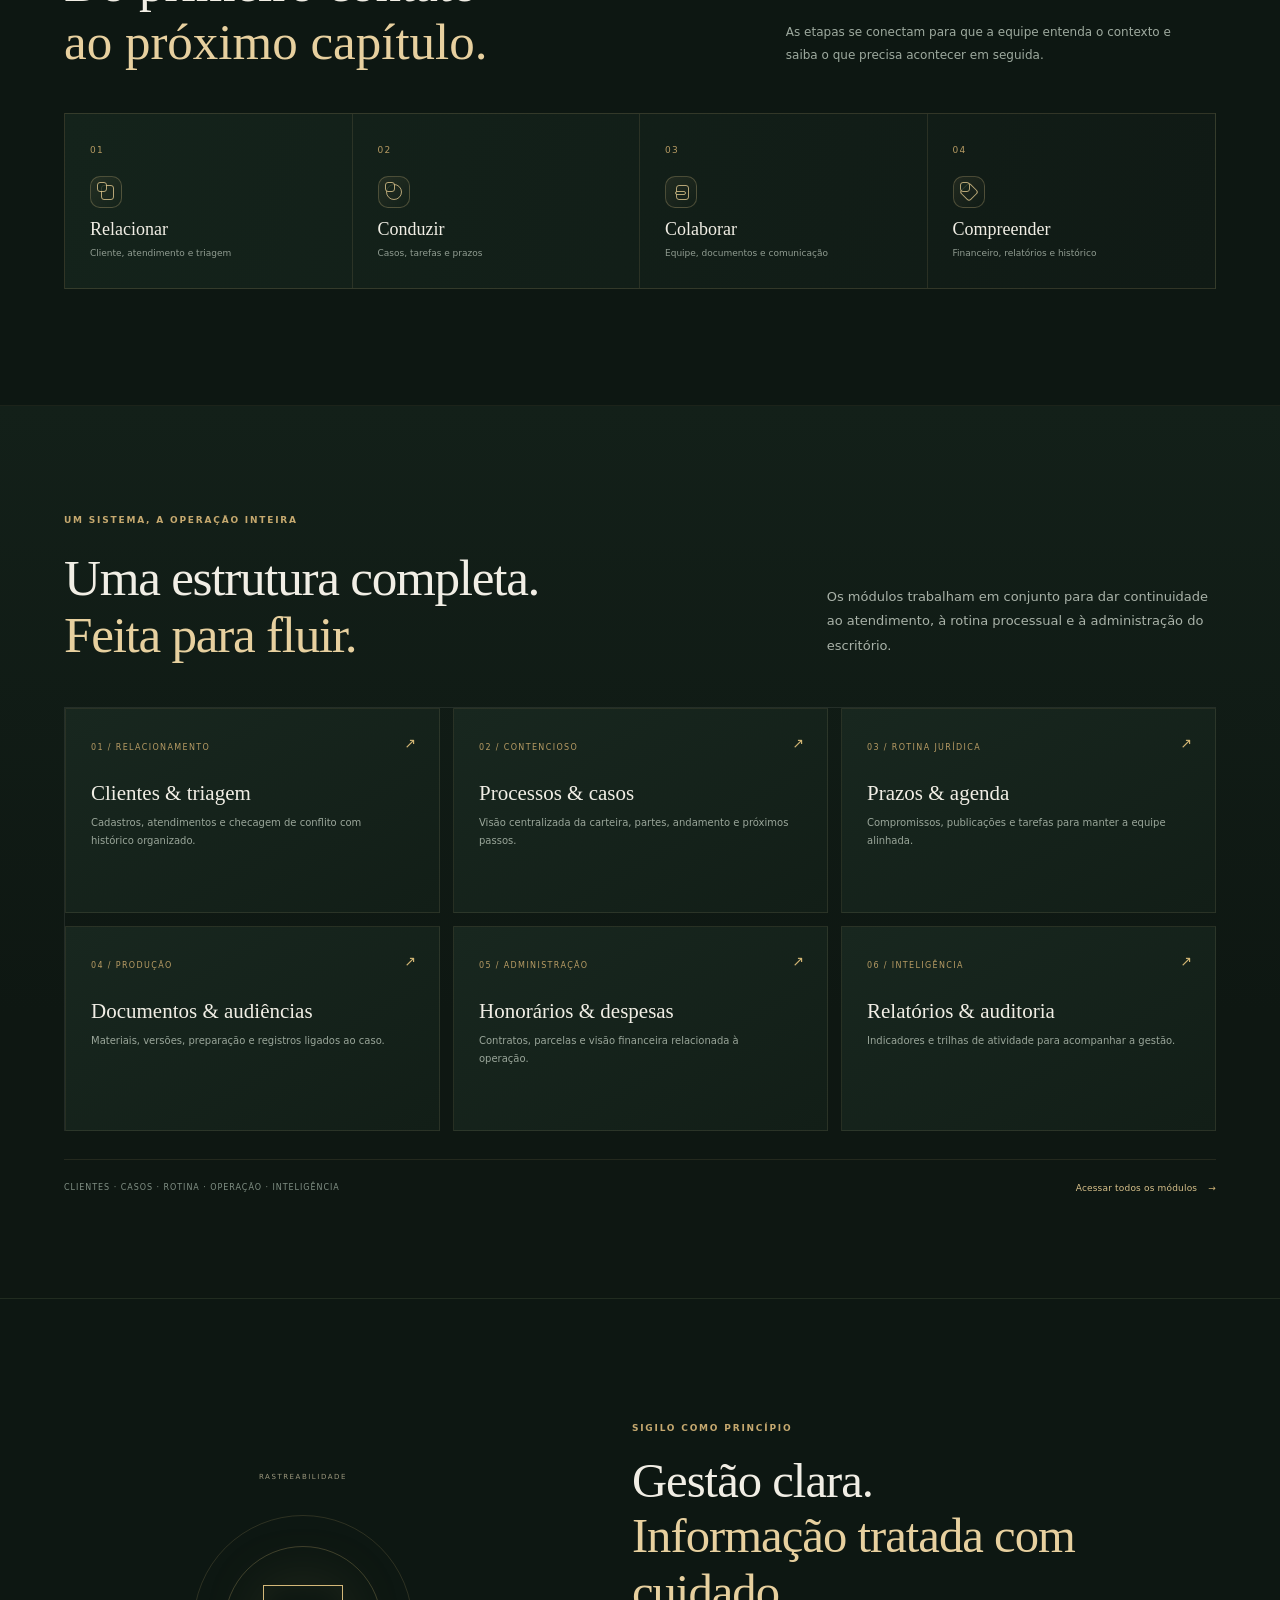
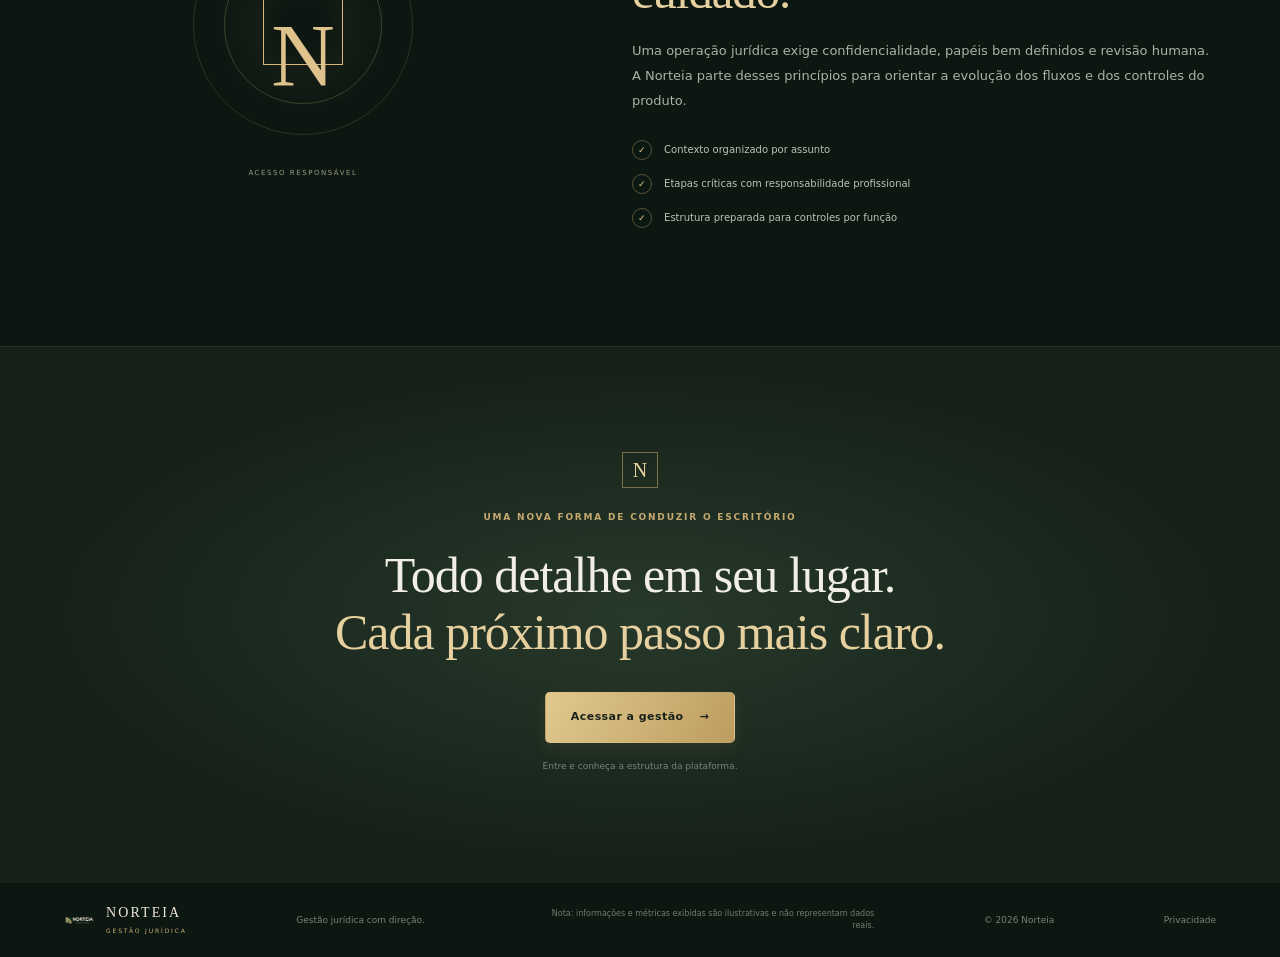
==== commit 0da12a40: "refine: evolui a landing e os módulos do painel" ====
--- a/index.html
+++ b/index.html
@@ -11,6 +11,7 @@
   <title>Norteia — Gestão jurídica com direção</title>
   <link rel="icon" href="/norteia-monograma.png" type="image/png">
   <link rel="stylesheet" href="/styles.css">
+  <link rel="stylesheet" href="/refinements.css">
 </head>
 <body class="marketing-page">
   <header class="site-header">
@@ -23,21 +24,21 @@
       <a href="#modulos">Módulos</a>
       <a href="#seguranca">Segurança</a>
     </nav>
-    <a class="button button-outline header-action" href="/demo/">Explorar demonstração <span aria-hidden="true">↗</span></a>
+      <a class="button button-outline header-action" href="/demo/">Acessar a gestão <span aria-hidden="true">↗</span></a>
     <button class="mobile-menu" type="button" aria-label="Abrir navegação" aria-expanded="false">☰</button>
   </header>
 
   <main>
     <section class="hero-shell">
       <div class="hero-copy">
-        <div class="eyebrow"><span class="eyebrow-line"></span> GESTÃO JURÍDICA COM DIREÇÃO</div>
-        <h1>O escritório em ordem.<br><em>O próximo passo, claro.</em></h1>
-        <p class="hero-lead">Uma visão integrada para conduzir clientes, processos, prazos e a operação do escritório com mais segurança e serenidade.</p>
+        <div class="eyebrow"><span class="eyebrow-line"></span> INTELIGÊNCIA PARA A ROTINA JURÍDICA</div>
+        <h1>Gestão jurídica com<br><em>clareza em cada decisão.</em></h1>
+        <p class="hero-lead">Conecte clientes, casos, prazos, equipe e financeiro em uma experiência criada para dar direção à operação do escritório.</p>
         <div class="hero-actions">
-          <a class="button button-gold" href="/demo/">Conhecer o painel <span aria-hidden="true">→</span></a>
-          <a class="text-link" href="#plataforma">Ver como funciona <span aria-hidden="true">↓</span></a>
+          <a class="button button-gold" href="/demo/">Acessar a gestão <span aria-hidden="true">→</span></a>
+          <a class="text-link" href="#plataforma">Conhecer a plataforma <span aria-hidden="true">↓</span></a>
         </div>
-        <div class="hero-proof"><span class="proof-dot"></span><span>Uma rotina jurídica mais conectada, do primeiro contato à prestação de contas.</span></div>
+        <div class="hero-proof"><span class="proof-dot"></span><span>Do primeiro atendimento à visão estratégica do escritório.</span></div>
       </div>
       <div class="hero-visual" aria-label="Prévia ilustrativa do painel Norteia">
         <div class="visual-glow"></div>
@@ -54,18 +55,18 @@
               <div class="preview-chart"><div class="widget-heading"><b>Visão da carteira</b><span>Últimos 6 meses</span></div><div class="chart-bars"><i style="height:34%"></i><i style="height:49%"></i><i style="height:44%"></i><i style="height:63%"></i><i style="height:72%"></i><i style="height:88%"></i></div><div class="chart-labels"><span>JUN</span><span>JUL</span><span>AGO</span><span>SET</span><span>OUT</span><span>NOV</span></div></div>
               <div class="preview-agenda"><div class="widget-heading"><b>Hoje</b><span>Ver agenda →</span></div><div class="agenda-item"><time>09:30</time><span><b>Reunião de estratégia</b><small>Silva x Horizonte · Sala 02</small></span></div><div class="agenda-item"><time>14:00</time><span><b>Audiência de conciliação</b><small>Oliveira · 3ª Vara Cível</small></span></div></div>
             </div>
-            <div class="preview-note">Prévia ilustrativa · dados demonstrativos</div>
+            <div class="preview-note">Uma visão unificada da operação jurídica</div>
           </div>
         </div>
         <div class="floating-alert"><span class="alert-icon">✦</span><span><b>Prazo em acompanhamento</b><small>Revisão agendada para hoje</small></span><span class="alert-check">✓</span></div>
         <div class="visual-caption">Uma leitura clara da operação, em um só lugar.</div>
       </div>
-      <div class="hero-bottom"><span>CLIENTES</span><i></i><span>PROCESSOS</span><i></i><span>PRAZOS</span><i></i><span>GESTÃO</span></div>
+      <div class="hero-bottom"><span>RELACIONAMENTO</span><i></i><span>CONTENCIOSO</span><i></i><span>ROTINA</span><i></i><span>GESTÃO</span></div>
     </section>
 
     <section class="intro-section section-wrap" id="plataforma">
       <div class="section-kicker">VISÃO INTEGRADA</div>
-      <div class="intro-grid"><h2>Menos dispersão.<br><em>Mais direção.</em></h2><div><p>O trabalho jurídico envolve muito mais do que acompanhar processos. A Norteia reúne a rotina do escritório em fluxos conectados para que cada informação tenha contexto, responsável e próximo passo.</p><a class="text-link gold-link" href="/demo/">Veja a plataforma por dentro <span>→</span></a></div></div>
+      <div class="intro-grid"><h2>O trabalho inteiro.<br><em>Em uma só direção.</em></h2><div><p>Da entrada de um novo cliente à análise de resultados, cada frente do escritório ganha contexto, responsáveis e próximos passos visíveis para a equipe.</p><a class="text-link gold-link" href="/demo/">Conheça a gestão <span>→</span></a></div></div>
       <div class="value-grid">
         <article class="value-card"><span class="value-number">01</span><div class="value-icon">⌁</div><h3>Uma rotina conectada</h3><p>Clientes, casos, tarefas, prazos e documentos se relacionam em uma única visão de trabalho.</p></article>
         <article class="value-card"><span class="value-number">02</span><div class="value-icon">◷</div><h3>O que exige atenção</h3><p>Prioridades, pendências e compromissos aparecem com contexto para orientar a próxima ação.</p></article>
@@ -73,10 +74,20 @@
       </div>
     </section>
 
+    <section class="journey-section section-wrap" id="fluxo">
+      <div class="journey-heading"><div><div class="section-kicker">UMA OPERAÇÃO CONECTADA</div><h2>Do primeiro contato<br><em>ao próximo capítulo.</em></h2></div><p>As etapas se conectam para que a equipe entenda o contexto e saiba o que precisa acontecer em seguida.</p></div>
+      <div class="journey-rail" aria-label="Etapas da operação do escritório">
+        <article class="journey-step"><span>01</span><div class="journey-step-icon" aria-hidden="true"></div><b>Relacionar</b><small>Cliente, atendimento e triagem</small></article>
+        <article class="journey-step"><span>02</span><div class="journey-step-icon" aria-hidden="true"></div><b>Conduzir</b><small>Casos, tarefas e prazos</small></article>
+        <article class="journey-step"><span>03</span><div class="journey-step-icon" aria-hidden="true"></div><b>Colaborar</b><small>Equipe, documentos e comunicação</small></article>
+        <article class="journey-step"><span>04</span><div class="journey-step-icon" aria-hidden="true"></div><b>Compreender</b><small>Financeiro, relatórios e histórico</small></article>
+      </div>
+    </section>
+
     <section class="modules-section" id="modulos">
       <div class="section-wrap">
         <div class="section-kicker">UM SISTEMA, A OPERAÇÃO INTEIRA</div>
-        <div class="modules-heading"><h2>Cada frente do escritório.<br><em>Com seu lugar.</em></h2><p>Uma base organizada para acompanhar o trabalho jurídico e a gestão do escritório em conjunto.</p></div>
+      <div class="modules-heading"><h2>Uma estrutura completa.<br><em>Feita para fluir.</em></h2><p>Os módulos trabalham em conjunto para dar continuidade ao atendimento, à rotina processual e à administração do escritório.</p></div>
         <div class="module-cards">
           <a href="/demo/?module=clientes" class="module-card"><span>01 / RELACIONAMENTO</span><b>Clientes & triagem</b><p>Cadastros, atendimentos e checagem de conflito com histórico organizado.</p><i>↗</i></a>
           <a href="/demo/?module=processos" class="module-card"><span>02 / CONTENCIOSO</span><b>Processos & casos</b><p>Visão centralizada da carteira, partes, andamento e próximos passos.</p><i>↗</i></a>
@@ -85,19 +96,19 @@
           <a href="/demo/?module=financeiro" class="module-card"><span>05 / ADMINISTRAÇÃO</span><b>Honorários & despesas</b><p>Contratos, parcelas e visão financeira relacionada à operação.</p><i>↗</i></a>
           <a href="/demo/?module=relatorios" class="module-card"><span>06 / INTELIGÊNCIA</span><b>Relatórios & auditoria</b><p>Indicadores e trilhas de atividade para acompanhar a gestão.</p><i>↗</i></a>
         </div>
-        <div class="module-foot"><span>+ EQUIPE · COMUNICAÇÃO · PORTAL · INTEGRAÇÕES · AUTOMAÇÕES</span><a href="/demo/">Explorar todos os módulos <span>→</span></a></div>
+        <div class="module-foot"><span>CLIENTES · CASOS · ROTINA · OPERAÇÃO · INTELIGÊNCIA</span><a href="/demo/">Acessar todos os módulos <span>→</span></a></div>
       </div>
     </section>
 
     <section class="security-section section-wrap" id="seguranca">
       <div class="security-art"><div class="security-ring ring-one"></div><div class="security-ring ring-two"></div><div class="security-emblem">N</div><span class="security-orbit orbit-a">RASTREABILIDADE</span><span class="security-orbit orbit-b">ACESSO RESPONSÁVEL</span></div>
-      <div class="security-copy"><div class="section-kicker">SIGILO COMO PRINCÍPIO</div><h2>Clareza na operação.<br><em>Cuidado com a informação.</em></h2><p>A rotina jurídica envolve dados pessoais, documentos confidenciais e decisões que exigem revisão profissional. A Norteia foi pensada para tornar visíveis as responsabilidades, o histórico e as etapas que precisam de validação humana.</p><div class="security-points"><span><i>✓</i> Informações com contexto e histórico</span><span><i>✓</i> Ações jurídicas com revisão profissional</span><span><i>✓</i> Acesso definido conforme a função</span></div></div>
+      <div class="security-copy"><div class="section-kicker">SIGILO COMO PRINCÍPIO</div><h2>Gestão clara.<br><em>Informação tratada com cuidado.</em></h2><p>Uma operação jurídica exige confidencialidade, papéis bem definidos e revisão humana. A Norteia parte desses princípios para orientar a evolução dos fluxos e dos controles do produto.</p><div class="security-points"><span><i>✓</i> Contexto organizado por assunto</span><span><i>✓</i> Etapas críticas com responsabilidade profissional</span><span><i>✓</i> Estrutura preparada para controles por função</span></div></div>
     </section>
 
-    <section class="closing-section"><div class="closing-mark">N</div><div class="section-kicker">UMA NOVA FORMA DE CONDUZIR O ESCRITÓRIO</div><h2>Todo detalhe em seu lugar.<br><em>Cada próximo passo mais claro.</em></h2><a class="button button-gold" href="/demo/">Explorar a demonstração <span>→</span></a><small>Prévia do produto com dados fictícios.</small></section>
+    <section class="closing-section"><div class="closing-mark">N</div><div class="section-kicker">UMA NOVA FORMA DE CONDUZIR O ESCRITÓRIO</div><h2>Todo detalhe em seu lugar.<br><em>Cada próximo passo mais claro.</em></h2><a class="button button-gold" href="/demo/">Acessar a gestão <span>→</span></a><small>Entre e conheça a estrutura da plataforma.</small></section>
   </main>
 
-  <footer class="site-footer"><a class="brand" href="/"><img src="/norteia-monograma.png" alt="" class="brand-mark"><span class="brand-word">NORTEIA<span>GESTÃO JURÍDICA</span></span></a><span>Gestão jurídica com direção.</span><span>© 2026 Norteia</span><a href="/privacidade/">Privacidade</a></footer>
+  <footer class="site-footer"><a class="brand" href="/"><img src="/norteia-monograma.png" alt="" class="brand-mark"><span class="brand-word">NORTEIA<span>GESTÃO JURÍDICA</span></span></a><span>Gestão jurídica com direção.</span><span class="site-footnote">Nota: informações e métricas exibidas são ilustrativas e não representam dados reais.</span><span>© 2026 Norteia</span><a href="/privacidade/">Privacidade</a></footer>
   <script src="/site.js" defer></script>
 </body>
 </html>
--- a/refinements.css
+++ b/refinements.css
@@ -0,0 +1,222 @@
+/* Norteia visual refinement: editorial landing page + richer application workspace. */
+:root{--ink:#f1eee5;--ink-muted:#aab3a9;--gold:#cfb276;--gold-bright:#e7d09f;--green:#0d1712;--green-2:#14221a;--green-3:#1c3025;--line:rgba(215,191,136,.17);--panel:#14221a;--panel-soft:#19291f;--muted:#929d91;--sans:Inter,ui-sans-serif,system-ui,-apple-system,BlinkMacSystemFont,"Segoe UI",sans-serif;--serif:Georgia,"Times New Roman",serif}
+button,a,input,select{outline-offset:3px}button:focus-visible,a:focus-visible,input:focus-visible,select:focus-visible{outline:2px solid #d8bd82}
+svg{display:block}
+
+/* Landing page */
+.site-header{height:94px;max-width:1440px;padding:0 clamp(24px,5vw,76px)}
+.main-nav{font-size:12px;letter-spacing:.025em;gap:clamp(24px,3vw,46px)}
+.header-action{min-height:43px;padding:0 18px;font-size:10px}
+.hero-shell{max-width:1440px;min-height:760px;padding:75px clamp(24px,5vw,76px) 0;background:radial-gradient(ellipse at 76% 46%,#bd9c4c1c,transparent 41%),radial-gradient(ellipse at 9% 100%,#1b392832,transparent 38%)}
+.hero-copy{max-width:560px;padding-top:83px}
+.eyebrow{font-size:9px;letter-spacing:.2em}
+.hero-copy h1{font-size:clamp(48px,5.1vw,72px);line-height:1.06;letter-spacing:-.04em;max-width:660px;margin:24px 0 22px}
+.hero-copy h1 em,.intro-grid h2 em,.modules-heading h2 em,.security-copy h2 em,.closing-section h2 em,.journey-heading h2 em{color:var(--gold-bright);font-style:normal}
+.hero-lead{font-size:15px;line-height:1.85;max-width:470px;color:#b9c1b8}
+.hero-actions{margin-top:30px;gap:24px}
+.hero-actions .button{min-height:51px;padding:0 24px;font-size:11px}
+.hero-proof{max-width:420px;margin-top:37px;font-size:11px;line-height:1.7;color:#9da89d}
+.hero-visual{right:clamp(24px,4.5vw,68px);top:75px;width:58%;height:560px}
+.dashboard-preview{top:40px;width:min(100%,790px);height:440px;border-color:#d4b8784a;box-shadow:0 38px 100px #0008,0 1px 0 #f0e2c51a inset;transform:perspective(1500px) rotateY(-4deg) rotateX(1.3deg)}
+.preview-top{height:52px;padding:0 24px}
+.preview-mark{width:26px;height:26px;border-radius:7px;font-size:14px}
+.preview-logo{font-size:10px;letter-spacing:.2em;gap:10px}
+.preview-profile{font-size:9px}
+.preview-content{padding:25px 26px}
+.preview-heading h3{font-size:24px;margin:8px 0}
+.preview-heading small{font-size:8px;letter-spacing:.15em}
+.preview-period{font-size:9px;padding:8px 11px}
+.preview-metrics{gap:11px;margin-top:21px}
+.preview-metrics article{padding:14px 15px;min-height:92px}
+.preview-metrics article span,.preview-metrics article small{font-size:9px}
+.preview-metrics article strong{font-size:25px}
+.preview-lower{gap:11px;margin-top:12px}
+.preview-chart,.preview-agenda{height:170px;padding:14px 15px}
+.widget-heading b{font-size:10px}.widget-heading span{font-size:8px}
+.chart-bars{height:90px;gap:8px;margin-top:15px}
+.chart-labels{font-size:7px}
+.agenda-item{margin-top:16px;gap:10px}
+.agenda-item time,.agenda-item span b{font-size:8px}
+.agenda-item span small{font-size:7px}
+.preview-note{padding-top:13px;font-size:7px}
+.floating-alert{left:-21px;bottom:6px;padding:14px 16px;gap:12px;box-shadow:0 18px 44px #0008}
+.floating-alert b{font-size:10px}.floating-alert small{font-size:8px}
+.alert-icon,.alert-check{width:28px;height:28px;display:grid;place-items:center;border-radius:50%;background:#cfb27616;font-size:14px}
+.hero-bottom{left:clamp(24px,5vw,76px);right:clamp(24px,5vw,76px);bottom:31px;font-size:8px;letter-spacing:.25em;gap:21px;color:#819086}
+.hero-bottom i{width:4px;height:4px;border-radius:50%;background:var(--gold);opacity:.7}
+.section-wrap{max-width:1320px;padding-left:clamp(24px,5vw,76px);padding-right:clamp(24px,5vw,76px)}
+.intro-section{padding-top:115px;padding-bottom:112px}
+.section-kicker{font-size:9px;letter-spacing:.2em;color:#c6a96f}
+.intro-grid{grid-template-columns:1fr .7fr;gap:70px;margin-top:22px;align-items:end}
+.intro-grid h2,.modules-heading h2{font-size:clamp(38px,4vw,52px);line-height:1.12;letter-spacing:-.025em}
+.intro-grid p,.modules-heading p,.security-copy>p{font-size:13px;line-height:1.9;color:#a9b2a8}
+.value-grid{gap:14px;margin-top:55px}
+.value-card{min-height:225px;padding:26px 27px;background:linear-gradient(145deg,#15231b,#111d17);border-color:#d6c08d1a;transition:transform .25s,border-color .25s,background .25s}
+.value-card:hover{transform:translateY(-5px);border-color:#d6c08d4c;background:linear-gradient(145deg,#1b2b21,#142019)}
+.value-number{font-size:9px;color:#7e8a7d;letter-spacing:.13em}
+.value-icon{display:grid;place-items:center;width:40px;height:40px;border:1px solid #ceb47a4c;border-radius:50%;font-size:18px;color:#dfc58c;background:#d0b2760b}
+.value-card h3{font:400 19px var(--serif);margin:23px 0 8px}
+.value-card p{max-width:320px;color:#96a197;font-size:11px;line-height:1.8}
+.journey-section{padding-top:13px;padding-bottom:116px}
+.journey-heading{display:grid;grid-template-columns:1fr .65fr;align-items:end;gap:60px}
+.journey-heading h2{font:400 clamp(38px,4vw,51px)/1.12 var(--serif);margin:17px 0 0}
+.journey-heading>p{max-width:420px;color:#9eaa9f;font-size:12px;line-height:1.9;margin:0 0 4px}
+.journey-rail{display:grid;grid-template-columns:repeat(4,1fr);margin-top:42px;border:1px solid #d2b77c2b;background:linear-gradient(105deg,#14231b,#101a15)}
+.journey-step{position:relative;min-height:174px;padding:23px 25px;border-right:1px solid #d2b77c22;transition:background .2s}
+.journey-step:last-child{border-right:0}.journey-step:hover{background:#d1b77c0b}
+.journey-step>span{font-size:9px;letter-spacing:.15em;color:#b79b63}
+.journey-step-icon{height:32px;width:32px;margin:17px 0 11px;border:1px solid #d3bc8047;border-radius:10px;position:relative;background:linear-gradient(140deg,#d1b77c17,transparent)}
+.journey-step-icon:before,.journey-step-icon:after{content:"";position:absolute;border:1px solid #ddc58c;border-radius:3px;opacity:.8}
+.journey-step-icon:before{inset:8px 7px 7px 10px}.journey-step-icon:after{width:8px;height:8px;left:6px;top:5px;background:#15241b}
+.journey-step:nth-child(2) .journey-step-icon:before{border-radius:50%;inset:7px}
+.journey-step:nth-child(3) .journey-step-icon:after{width:9px;height:2px;left:9px;top:14px;border-radius:2px}
+.journey-step:nth-child(4) .journey-step-icon:before{transform:rotate(45deg);inset:8px}
+.journey-step>b{display:block;font:400 18px var(--serif)}
+.journey-step small{display:block;margin-top:6px;color:#909c91;font-size:9px;line-height:1.6}
+.modules-section{padding:107px 0 103px;background:linear-gradient(180deg,#132019,#0e1712 68%);border-top:1px solid #d2bd8212;border-bottom:1px solid #d2bd8212}
+.modules-heading{display:grid;grid-template-columns:1fr .55fr;align-items:end;gap:55px;margin-top:22px}
+.modules-heading p{max-width:385px;margin:0 0 5px}
+.module-cards{gap:13px;margin-top:43px}
+.module-card{position:relative;min-height:205px;padding:25px 25px 28px;border:1px solid #d3bc801b;background:linear-gradient(150deg,#18271f,#121e17);transition:transform .22s,border-color .22s,background .22s}
+.module-card:hover{transform:translateY(-4px);border-color:#d6bd794e;background:linear-gradient(150deg,#213329,#15231a)}
+.module-card>span{font-size:8px;letter-spacing:.17em;color:#b89c64}
+.module-card b{display:block;margin-top:25px;font:400 21px var(--serif);letter-spacing:0}
+.module-card p{max-width:310px;margin-top:8px;color:#9aa69a;font-size:10px;line-height:1.8}
+.module-card i{right:23px;top:23px;font-size:14px;color:#d2b574}
+.module-foot{margin-top:28px;padding-top:21px;border-top:1px solid #d3bc801b;font-size:8px;letter-spacing:.12em;color:#819085}
+.module-foot a{color:#d8c18b;font-size:9px;letter-spacing:.02em}
+.security-section{padding-top:122px;padding-bottom:118px;gap:90px}
+.security-art{min-height:365px}.security-emblem{font-size:88px}
+.security-copy h2{font-size:clamp(37px,3.8vw,49px);line-height:1.15;margin:18px 0}
+.security-copy>p{max-width:590px}
+.security-points{gap:14px;margin-top:27px}.security-points span{font-size:10px;color:#bbc3b8}.security-points i{width:20px;height:20px;border:1px solid #c9aa6b66;border-radius:50%;display:inline-grid;place-items:center;color:#e0c688;font-size:9px}
+.closing-section{padding:105px 20px 110px;background:radial-gradient(ellipse at center,#27392a 0,#152019 66%)}
+.closing-section h2{font-size:clamp(37px,4vw,50px);line-height:1.15;margin:22px auto 30px}
+.closing-section .button{min-height:51px;padding:0 25px}
+.closing-section small{display:block;margin-top:16px;color:#76847a;font-size:9px}
+.site-footer{max-width:1440px;padding:22px clamp(24px,5vw,76px);gap:20px;flex-wrap:wrap;font-size:9px}
+.site-footnote{max-width:340px;text-align:right;color:#6f7c72;font-size:8px;line-height:1.5}
+
+/* Application navigation, icons, metrics and content cards */
+.app-page{font-size:14px;background:#0c1510}
+.sidebar{width:270px;padding:23px 16px 14px;background:linear-gradient(180deg,#111c16,#101913);border-color:#ffffff0d}
+.app-brand{padding:2px 8px 19px;border-bottom:1px solid #ffffff0d;margin-bottom:15px}
+.workspace-switch{min-height:58px;padding:9px 10px;margin-bottom:17px;border:1px solid #ffffff0e;background:linear-gradient(120deg,#1b2a20,#142019);border-radius:6px}
+.workspace-avatar{width:34px;height:34px;border-radius:9px;background:linear-gradient(145deg,#d7bf88,#987e4e);color:#102017;font-weight:650;font-size:14px}
+.workspace-switch b{font-size:11px}.workspace-switch small{font-size:9px;color:#96a295}
+.sidebar-label{font-size:8px;letter-spacing:.18em;color:#78877b;padding:10px 11px 6px}
+.app-nav{gap:2px;overflow-y:auto;scrollbar-width:thin}
+.nav-link{gap:11px;min-height:39px;padding:0 11px;margin:1px 0;font-size:10px;color:#aab5a9;border:1px solid transparent;border-radius:5px}
+.nav-link:hover{background:#ffffff07;color:#e6ddc9}
+.nav-link.active{background:linear-gradient(90deg,#d1b77c19,#d1b77c09);border-color:#d2b77c25;color:#f0e6d1;box-shadow:inset 2px 0 #d1b77c}
+.nav-icon{width:19px;height:19px;display:grid;place-items:center;color:#bba470}
+.nav-svg{width:16px;height:16px;display:block}
+.nav-link.active .nav-icon{color:#e0c98e}
+.nav-badge{min-width:20px;height:20px;border-radius:10px;background:#d1b77c18;color:#dfc78e;font-size:9px}
+.sidebar-bottom{margin-top:auto}
+.back-site{font-size:9px;padding:11px 10px;border-bottom:1px solid #ffffff0c;color:#a4afa4}
+.user-card{padding:13px 5px 0;gap:9px}.user-avatar{width:32px;height:32px;border-radius:50%;background:#293a2e;color:#d8c394;font-size:10px}.user-card b{font-size:9px}.user-card small{font-size:8px}
+.app-main{margin-left:270px}
+.app-topbar{height:62px;flex-basis:62px;padding:0 31px;background:#101a14;border-bottom-color:#ffffff0d}
+.breadcrumbs{font-size:10px;gap:10px}.breadcrumbs strong{color:#e7deca}
+.icon-button{width:34px;height:34px;border-radius:7px;border-color:#ffffff12;background:#17231b;color:#bdc6b9}
+.top-date{font-size:9px;color:#849185}
+.app-content{padding:31px clamp(22px,3vw,44px) 44px;scrollbar-color:#46554a transparent}
+.app-footer{min-height:34px;padding:4px 25px;border-top:1px solid #ffffff0c;gap:16px;color:#78857a;background:#0e1712;font-size:8px}
+.app-footnote{line-height:1.4}
+.page-title-row{align-items:center;margin-bottom:24px}
+.page-title-row .section-kicker{font-size:8px;letter-spacing:.17em}
+.page-title-row h1{font-size:clamp(27px,2.4vw,34px);margin:7px 0 6px;letter-spacing:-.025em}
+.page-title-row p{max-width:660px;font-size:11px;line-height:1.7;color:#9da89c}
+.page-actions{gap:9px}
+.page-actions .button,.collection-actions .button{min-height:40px;padding:0 15px;font-size:9px;border-radius:5px}
+.button{border-radius:5px}.button-gold{background:linear-gradient(120deg,#e0c88f,#bd9d5e);box-shadow:0 6px 18px #c9a86d18}
+.button-outline{border-color:#cbb37b43;background:#ffffff02}
+.metric-grid{gap:12px}
+.metric-card{min-height:122px;padding:16px 17px 15px;border:1px solid #ffffff10;border-radius:7px;background:linear-gradient(145deg,#1a2920,#142019);overflow:hidden;transition:transform .2s,border-color .2s,background .2s}
+.metric-card:hover{transform:translateY(-2px);border-color:#d4b97b37;background:linear-gradient(145deg,#203128,#17241c)}
+.metric-card.gold{border-color:#cfb2763b;background:linear-gradient(140deg,#28291d,#19251b)}
+.metric-top{font-size:10px;color:#aab4a7}
+.metric-icon{width:30px;height:30px;border:1px solid #c9a86d33;border-radius:9px;background:#d1b77c0b}
+.metric-svg{width:15px;height:15px}
+.metric-value{font-size:27px;letter-spacing:-.03em;margin-top:12px;color:#f0ecdf}
+.metric-sub{font-size:9px;color:#929e91;margin-top:5px}
+.metric-sub em{color:#b9d4ad}
+.metric-accent{position:absolute;bottom:0;left:17px;right:17px;height:2px;background:linear-gradient(90deg,#cfb2767c,transparent);opacity:.52}
+.overview-greeting{display:flex;align-items:center;gap:14px;padding:16px 18px;margin:-4px 0 18px;border:1px solid #d4bd8020;border-radius:7px;background:linear-gradient(110deg,#1b2a20,#142019 78%)}
+.greeting-mark{width:42px;height:42px;display:grid;place-items:center;flex:none;border:1px solid #cfb27645;border-radius:12px;color:#dfc58c;background:#d1b77c0d}
+.greeting-mark svg{width:20px;height:20px}.overview-greeting>div:nth-child(2){display:grid;gap:2px}.overview-greeting span{font-size:8px;letter-spacing:.14em;color:#b9a16d}.overview-greeting b{font:400 20px var(--serif)}.overview-greeting small{font-size:9px;color:#98a499}.overview-greeting .button{margin-left:auto;min-height:38px;font-size:9px}
+.overview-grid,.bottom-grid{gap:14px;margin-top:15px}
+.app-panel{border:1px solid #ffffff0d;border-radius:7px;background:linear-gradient(145deg,#16241b,#131f18);overflow:hidden}
+.panel-heading{height:auto;min-height:58px;padding:11px 17px;gap:15px;border-bottom-color:#ffffff0c}
+.panel-heading>div{display:grid;gap:3px}.panel-heading b{font:400 16px var(--serif);color:#eee9db}.panel-subtitle{font-size:9px;color:#859285}
+.panel-heading .text-link{font-size:9px}.panel-heading-icon{width:17px;height:17px;color:#d4bd89}
+.select-pill{border:1px solid #ffffff15;border-radius:5px;background:#111b15;color:#b4bdb2;padding:7px 10px;font-size:8px;cursor:pointer}
+.select-pill span{margin-left:8px;color:#d0b67a}
+.chart-panel{padding-bottom:14px}.overview-chart{height:192px;padding:16px 20px 5px}.chart-axis{font-size:8px;color:#849185}.chart-legend{font-size:9px;padding:0 20px;margin-top:7px}
+.agenda-list{padding:7px 16px 10px}.agenda-row{align-items:center;gap:12px;padding:14px 2px;border-bottom-color:#ffffff0a}.agenda-button{width:100%;border:0;background:none;text-align:left;color:inherit;cursor:pointer}.agenda-button:hover .agenda-row-content b{color:#e5cc93}.agenda-time{width:47px;font-size:10px}.agenda-row-content{flex:1;padding-left:12px}.agenda-row-content b{font-size:10px}.agenda-row-content small{font-size:9px}.agenda-arrow{color:#d2b77d;opacity:0;transition:opacity .2s}.agenda-button:hover .agenda-arrow{opacity:1}
+.bottom-grid{align-items:stretch}.focus-list{padding:5px 17px 9px}.focus-item{width:100%;display:flex;align-items:center;gap:12px;padding:13px 4px;border:0;border-bottom:1px solid #ffffff0a;background:transparent;color:inherit;text-align:left;cursor:pointer}.focus-item:last-child{border-bottom:0}.focus-item:hover .focus-copy b{color:#dfc58c}.focus-count{width:30px;height:30px;display:grid;place-items:center;border:1px solid #c9a86d2b;border-radius:8px;color:#d8c18a;font-size:9px}.focus-copy{display:grid;gap:3px;flex:1}.focus-copy b{font-size:10px;font-weight:550}.focus-copy small{font-size:8px;color:#839085}.focus-date{font-size:8px;color:#9da99d}.focus-arrow{color:#d0b67b}
+.pulse-panel{padding-bottom:13px}.pulse-score{display:flex;gap:13px;align-items:center;padding:18px 19px 11px}.pulse-score>strong{font-size:32px;line-height:1;color:#e9d39d;letter-spacing:-.03em}.pulse-score>strong small{font-size:14px}.pulse-score span{display:grid;gap:4px}.pulse-score span b{font-size:10px;font-weight:550}.pulse-score span small{font-size:8px;color:#8d9a8e}.pulse-bars{height:92px;padding:8px 18px 0;display:flex;align-items:end;gap:9px}.pulse-bars span{height:var(--bar);flex:1;border-radius:5px 5px 2px 2px;background:linear-gradient(180deg,#cbb075,#697c5d);opacity:.7}.pulse-bars span.today{opacity:1;background:linear-gradient(180deg,#ebd59e,#9d875a)}.pulse-days{display:flex;justify-content:space-between;padding:6px 18px 0;color:#78877a;font-size:7px}.pulse-link{width:calc(100% - 36px);margin:14px 18px 0;padding:10px 0 0;border:0;border-top:1px solid #ffffff0c;background:none;color:#d5bf87;display:flex;justify-content:space-between;font-size:9px;cursor:pointer}
+.flow-panel{display:grid;grid-template-columns:minmax(180px,.78fr) minmax(0,2.2fr);gap:20px;margin:0 0 17px;padding:21px;border:1px solid #d4bd8023;border-radius:8px;background:radial-gradient(ellipse at 5% 0,#d0b3740b,transparent 55%),linear-gradient(120deg,#19271e,#121d16)}
+.flow-panel-intro{display:flex;flex-direction:column;align-items:flex-start;min-width:0}
+.flow-kicker{font-size:8px;letter-spacing:.17em;color:#bca16b}
+.flow-panel-intro h2,.collection-heading h2{font:400 21px/1.2 var(--serif);margin:9px 0 8px;color:#eee8d9}
+.flow-panel-intro p,.collection-heading p{font-size:9px;line-height:1.7;color:#96a294;margin:0;max-width:290px}
+.flow-total{display:flex;flex-direction:column;gap:3px;margin-top:auto;padding-top:22px}
+.flow-total span{font-size:8px;color:#78877c}.flow-total b{font-size:10px;color:#d4c39b;font-weight:500}
+.flow-steps{display:grid;grid-template-columns:repeat(4,minmax(0,1fr));gap:9px;align-items:stretch}
+.flow-step{min-width:0;padding:13px;border:1px solid #ffffff0d;border-radius:6px;background:#101a14a8;transition:transform .2s,border-color .2s}
+.flow-step:hover{transform:translateY(-3px);border-color:#d2b77c42}
+.flow-step-head{display:flex;align-items:center;justify-content:space-between;color:#cdb678}.flow-step-head svg{width:15px;height:15px}.flow-step-head small{font-size:7px;color:#657368;letter-spacing:.1em}
+.flow-step-value{font-size:17px;color:#ece7d9;margin:11px 0 3px;white-space:nowrap;overflow:hidden;text-overflow:ellipsis}
+.flow-step>b{display:block;min-height:28px;color:#9eaa9d;font-size:8px;font-weight:500;line-height:1.5}
+.flow-bar{height:4px;margin-top:10px;border-radius:3px;background:#2c3b30;overflow:hidden}.flow-bar i{display:block;height:100%;border-radius:3px;background:linear-gradient(90deg,#8e9f72,#d3b878)}
+.collection-panel{border:1px solid #ffffff11;border-radius:8px;background:#121d16;overflow:hidden}
+.collection-heading{display:flex;align-items:center;justify-content:space-between;gap:20px;padding:20px 21px 17px;background:linear-gradient(110deg,#19271f,#142019);border-bottom:1px solid #ffffff0d}
+.collection-heading h2{margin:7px 0 4px}.collection-heading p{max-width:none}
+.collection-actions{display:flex;gap:8px;flex:none}.collection-actions svg{width:14px;height:14px}
+.collection-toolbar{display:flex;justify-content:space-between;align-items:center;gap:15px;padding:13px 20px;border-bottom:1px solid #ffffff0b}
+.segment-tabs{display:flex;align-items:center;gap:5px;flex-wrap:wrap}
+.segment-tab{height:31px;padding:0 12px;border:1px solid transparent;border-radius:5px;background:transparent;color:#94a095;font-size:8px;cursor:pointer;transition:.18s}
+.segment-tab:hover{color:#e6dcc4;background:#ffffff06}.segment-tab.active{color:#e3d0a0;border-color:#d2b77c30;background:#d2b77c10}
+.collection-filters{display:flex;align-items:center;gap:8px;min-width:0}
+.search-field-wrap{display:flex;align-items:center;gap:7px;height:33px;min-width:185px;padding:0 9px;border:1px solid #ffffff15;border-radius:5px;background:#101913;color:#738175}
+.search-field-wrap svg{width:13px;height:13px;flex:none}.search-field{height:31px;min-width:0;width:100%;border:0;background:none;font-size:8px;color:#e4e7dd;padding:0;outline:none}.search-field:focus{border:0;outline:none}.search-field::placeholder{color:#738175}
+.filter-select{height:33px;min-width:120px;padding:0 9px;border:1px solid #ffffff15;border-radius:5px;background:#101913;color:#aab4a8;font-size:8px}
+.record-count{font-size:8px;color:#738075;white-space:nowrap}
+.record-grid{display:grid;grid-template-columns:repeat(2,minmax(0,1fr));gap:11px;padding:15px}
+.record-card{min-width:0;padding:16px 16px 0;border:1px solid #ffffff10;border-radius:7px;background:linear-gradient(145deg,#19271e,#152119);transition:border-color .2s,transform .2s,background .2s;overflow:hidden}
+.record-card:hover{border-color:#ceb47a40;transform:translateY(-2px);background:linear-gradient(145deg,#1d2d23,#16231b)}
+.record-card.is-expanded{border-color:#cfb27665;background:#19281f}
+.record-card[hidden],.record-detail[hidden]{display:none}
+.record-card-top{display:flex;align-items:center;justify-content:space-between;gap:10px}
+.record-index{font-size:7px;letter-spacing:.13em;color:#78877b}.record-index i{display:inline-block;width:3px;height:3px;border-radius:50%;margin:0 4px 2px;background:#bea36c}
+.status-pill{padding:5px 9px;border-radius:20px;font-size:8px;white-space:nowrap}
+.status-pill::before{width:5px;height:5px}
+.record-card h3{margin:14px 0 4px;font:400 17px/1.35 var(--serif);color:#eee9dc;overflow-wrap:anywhere}
+.record-context{min-height:25px;margin:0;color:#95a195;font-size:9px;line-height:1.6}
+.record-foot{display:flex;align-items:center;justify-content:space-between;gap:12px;margin-top:14px;padding:12px 0;border-top:1px solid #ffffff0b}
+.record-foot>div{display:grid;gap:3px;min-width:0}.record-foot small,.record-detail-field small{font-size:7px;letter-spacing:.1em;text-transform:uppercase;color:#778579}.record-foot b{font-size:9px;font-weight:500;color:#d2d8cd;white-space:nowrap;overflow:hidden;text-overflow:ellipsis}
+.record-open{display:flex;align-items:center;gap:6px;flex:none;border:0;background:transparent;color:#cbb278;font-size:8px;cursor:pointer}.record-open:hover{color:#efdaa3}.record-open svg{width:12px;height:12px;transition:transform .18s}.record-open[aria-expanded="true"] svg{transform:rotate(90deg)}
+.record-detail{padding:13px 0 15px;border-top:1px solid #ffffff0b;animation:detail-in .18s ease}
+.record-detail-grid{display:grid;grid-template-columns:repeat(2,minmax(0,1fr));gap:12px 18px}
+.record-detail-field{min-width:0;display:grid;gap:4px}.record-detail-field b{color:#d4dbd0;font-size:9px;font-weight:450;line-height:1.5;overflow-wrap:anywhere}
+.record-detail-actions{display:flex;gap:8px;margin-top:14px}
+.subtle-action{padding:7px 9px;border:1px solid #ffffff13;border-radius:4px;background:#ffffff03;color:#9eab9e;font-size:8px;cursor:pointer}.subtle-action:hover{border-color:#cfb27645;color:#e4d3a9}
+.records-empty{padding:58px 15px;display:grid;justify-items:center;text-align:center;color:#9da99c}
+.records-empty[hidden]{display:none}.empty-mark{width:36px;height:36px;display:grid;place-items:center;margin-bottom:12px;border:1px solid #d2b77c38;border-radius:12px;color:#d5bd83}.empty-mark svg{width:17px}.records-empty b{font:400 16px var(--serif)}.records-empty small{margin-top:6px;color:#7f8d80;font-size:9px}
+.module-bottom-note{display:flex;align-items:center;gap:12px;margin:14px 0 0;padding:13px 15px;border:1px solid #ffffff0d;border-radius:6px;background:#111b15;color:#92a092}
+.module-bottom-note>span{width:28px;height:28px;display:grid;place-items:center;flex:none;border:1px solid #d2b77c30;border-radius:8px;color:#d1b77d}.module-bottom-note svg{width:15px;height:15px}
+.module-bottom-note p{display:grid;gap:3px;margin:0;flex:1;font-size:8px;line-height:1.55}.module-bottom-note p b{color:#d4c69e;font-size:9px;font-weight:550}.module-bottom-note .text-link{font-size:8px;white-space:nowrap}
+.app-content .empty-state{padding:34px;font-size:10px}
+.detail-layout{gap:13px}.detail-card{padding:18px;border-radius:6px}.detail-card h3{font-size:16px}.detail-field small{font-size:8px}.detail-field b{font-size:10px}.timeline-item b{font-size:10px}.timeline-item small{font-size:9px}
+.modal-card,.search-dialog form{border-radius:9px;background:linear-gradient(145deg,#1b2a20,#111b15);box-shadow:0 25px 100px #0008}
+.modal-card h2{font-size:26px}.modal-card p,.search-dialog p{font-size:10px;line-height:1.7}.modal-card label{font-size:10px}.modal-card input,.search-dialog input{height:42px;border-radius:5px}.modal-actions .button{min-height:39px;border-radius:5px}
+.toast{font-size:10px;border-radius:6px;padding:12px 15px}
+@keyframes detail-in{from{opacity:0;transform:translateY(-4px)}to{opacity:1;transform:translateY(0)}}
+
+@media(max-width:1180px){.hero-shell{min-height:710px}.hero-copy{max-width:450px}.hero-visual{width:60%;right:30px;top:95px}.dashboard-preview{height:405px}.preview-content{padding:18px}.preview-lower{gap:8px}.preview-chart,.preview-agenda{height:145px}.flow-panel{grid-template-columns:1fr}.flow-total{margin-top:18px}.flow-panel-intro p{max-width:560px}}
+@media(max-width:900px){.hero-shell{min-height:0;padding-top:50px;padding-bottom:70px}.hero-copy{max-width:640px;padding-top:40px}.hero-visual{position:relative;top:auto;right:auto;width:100%;max-width:740px;height:475px;margin:30px auto 0}.dashboard-preview{left:2%;right:auto;width:96%;height:410px}.hero-bottom{bottom:25px}.intro-grid{gap:35px}.journey-heading{gap:30px}.security-section{gap:45px}.site-footnote{order:4;max-width:none;text-align:left;flex-basis:100%}.sidebar{width:245px}.app-main{margin-left:245px}.app-content{padding-left:22px;padding-right:22px}.collection-toolbar{align-items:flex-start;flex-direction:column}.collection-filters{width:100%}.search-field-wrap{flex:1}.record-grid{grid-template-columns:repeat(2,minmax(0,1fr))}}
+@media(max-width:760px){.site-header{height:72px;padding:0 20px}.hero-shell{padding:24px 20px 60px;min-height:0}.hero-copy{padding-top:27px}.hero-copy h1{font-size:clamp(37px,10vw,49px);line-height:1.08;margin:19px 0 15px}.eyebrow{font-size:8px;letter-spacing:.16em}.hero-lead{font-size:12px;line-height:1.8}.hero-actions{margin-top:23px;gap:16px}.hero-actions .button{min-height:46px;padding:0 17px;font-size:10px}.hero-proof{margin-top:24px;font-size:9px}.hero-visual{height:300px;margin-top:26px}.dashboard-preview{top:5px;left:0;width:100%;height:260px;transform:none}.preview-top{height:37px;padding:0 12px}.preview-mark{width:21px;height:21px;font-size:11px}.preview-logo{font-size:8px;gap:7px}.preview-profile{font-size:7px}.preview-content{padding:11px}.preview-heading h3{font-size:15px}.preview-heading small{font-size:6px}.preview-period{font-size:7px;padding:4px 6px}.preview-metrics{gap:5px;margin-top:10px}.preview-metrics article{padding:7px;min-height:62px}.preview-metrics article span,.preview-metrics article small{font-size:6px}.preview-metrics article strong{font-size:16px}.preview-lower{gap:5px;margin-top:7px}.preview-chart,.preview-agenda{height:104px;padding:7px}.widget-heading b{font-size:7px}.widget-heading span{font-size:6px}.chart-bars{height:49px;gap:4px;margin-top:7px}.chart-labels{font-size:5px}.agenda-item{margin-top:8px;gap:5px}.agenda-item time,.agenda-item span b{font-size:6px}.agenda-item span small{font-size:5px}.preview-note{font-size:5px;padding-top:6px}.floating-alert{left:-4px;bottom:-5px;padding:8px 10px;gap:6px}.floating-alert b{font-size:7px}.floating-alert small{font-size:6px}.alert-icon,.alert-check{width:20px;height:20px;font-size:10px}.hero-bottom{position:relative;left:auto;right:auto;bottom:auto;margin-top:14px;gap:8px;font-size:6px;letter-spacing:.14em;flex-wrap:wrap}.hero-bottom i{width:3px;height:3px}.section-wrap{padding-left:20px;padding-right:20px}.intro-section{padding-top:70px;padding-bottom:68px}.intro-grid{grid-template-columns:1fr;gap:14px;margin-top:17px}.intro-grid h2,.modules-heading h2,.journey-heading h2{font-size:31px}.intro-grid p,.modules-heading p,.security-copy>p{font-size:11px}.value-grid{grid-template-columns:1fr;gap:9px;margin-top:27px}.value-card{min-height:0;padding:19px}.value-card h3{font-size:17px;margin:14px 0 7px}.journey-section{padding-top:0;padding-bottom:69px}.journey-heading{grid-template-columns:1fr;gap:15px}.journey-heading>p{font-size:10px}.journey-rail{grid-template-columns:repeat(2,1fr);margin-top:23px}.journey-step{min-height:148px;padding:17px 16px;border-bottom:1px solid #d2b77c22}.journey-step:nth-child(2){border-right:0}.journey-step:nth-child(3),.journey-step:nth-child(4){border-bottom:0}.journey-step>b{font-size:16px}.journey-step small{font-size:8px}.modules-section{padding:69px 0}.modules-heading{display:block;margin-top:17px}.modules-heading p{margin-top:12px}.module-cards{grid-template-columns:1fr 1fr;gap:8px;margin-top:24px}.module-card{min-height:153px;padding:15px}.module-card>span{font-size:6px}.module-card b{font-size:15px;margin-top:16px}.module-card p{font-size:8px;line-height:1.6}.module-card i{top:13px;right:13px}.module-foot{font-size:6px;flex-direction:column;align-items:flex-start;gap:10px}.module-foot a{font-size:8px}.security-section{grid-template-columns:1fr;gap:13px;padding-top:70px;padding-bottom:68px}.security-art{height:220px;min-height:220px;grid-row:2}.security-emblem{font-size:70px}.security-copy h2{font-size:29px}.security-points span{font-size:9px}.closing-section{padding:70px 18px}.closing-section h2{font-size:29px;margin:18px auto 22px}.closing-section .button{min-height:46px}.site-footer{padding:19px 20px;gap:10px}.site-footer .brand{min-width:auto}.site-footer .brand-mark{width:28px;height:28px}.site-footer .brand-word{font-size:14px}.site-footer>span:first-of-type{display:none}.site-footnote{font-size:7px;flex-basis:100%;order:5}.site-footer>span:not(.site-footnote){font-size:8px}.app-page{height:auto;min-height:100vh;overflow:auto}.sidebar{transform:translateX(-100%);transition:transform .2s ease;width:270px;box-shadow:0 0 50px #0008}.sidebar.open{transform:translateX(0)}.app-main{margin-left:0;height:100vh;min-height:650px}.app-topbar{padding:0 14px;height:54px;flex-basis:54px}.breadcrumbs{margin-right:auto;margin-left:10px;font-size:9px}.top-actions{gap:7px}.top-date{display:none}.app-content{padding:20px 14px 26px}.app-footer{min-height:40px;padding:6px 12px;gap:8px;font-size:7px}.page-title-row{align-items:flex-start;flex-direction:column;gap:12px;margin-bottom:16px}.page-title-row h1{font-size:25px}.page-title-row p{font-size:9px}.page-actions{width:100%}.page-actions .button{flex:1;min-height:37px}.overview-greeting{align-items:flex-start;padding:13px;gap:10px}.greeting-mark{width:34px;height:34px;border-radius:9px}.overview-greeting b{font-size:16px}.overview-greeting small{max-width:220px;font-size:8px}.overview-greeting .button{font-size:7px;padding:0 8px;min-height:32px}.metric-grid{grid-template-columns:repeat(2,minmax(0,1fr));gap:7px}.metric-card{min-height:94px;padding:10px}.metric-top{font-size:7px}.metric-icon{width:23px;height:23px;border-radius:7px}.metric-svg{width:13px;height:13px}.metric-value{font-size:21px;margin-top:9px}.metric-sub{font-size:7px}.overview-grid,.bottom-grid{grid-template-columns:1fr;gap:9px;margin-top:9px}.overview-chart{height:144px}.panel-heading{min-height:48px;padding:8px 12px}.panel-heading b{font-size:13px}.panel-subtitle{font-size:7px}.agenda-list{padding:3px 11px 7px}.agenda-row{padding:10px 1px}.agenda-time{font-size:8px;width:39px}.agenda-row-content b{font-size:8px}.agenda-row-content small{font-size:7px}.focus-list{padding:3px 11px 7px}.focus-item{gap:8px;padding:10px 1px}.focus-count{width:25px;height:25px}.focus-copy b{font-size:8px}.focus-copy small,.focus-date{font-size:7px}.pulse-score{padding:15px 14px 8px}.pulse-score>strong{font-size:27px}.pulse-bars{height:77px;padding:7px 14px 0}.pulse-days{padding:5px 14px 0}.pulse-link{width:calc(100% - 28px);margin:12px 14px 0}.flow-panel{grid-template-columns:1fr;gap:16px;padding:14px;margin-bottom:10px}.flow-panel-intro h2,.collection-heading h2{font-size:18px}.flow-panel-intro p{font-size:8px}.flow-total{margin-top:12px;padding-top:0}.flow-steps{grid-template-columns:repeat(2,minmax(0,1fr));gap:7px}.flow-step{padding:10px}.flow-step-value{font-size:14px;margin:7px 0 2px}.flow-step>b{font-size:7px;min-height:22px}.collection-heading{align-items:flex-start;padding:15px 13px 13px;flex-direction:column;gap:12px}.collection-heading p{font-size:8px}.collection-actions{width:100%}.collection-actions .button{flex:1;min-height:34px;font-size:7px;padding:0 8px}.collection-toolbar{padding:11px 12px;gap:10px}.segment-tabs{gap:3px}.segment-tab{height:27px;padding:0 8px;font-size:7px}.collection-filters{gap:6px;flex-wrap:wrap}.search-field-wrap{min-width:100%;height:32px}.filter-select{height:31px;flex:1;min-width:0;font-size:7px}.record-count{margin-left:auto}.record-grid{grid-template-columns:1fr;gap:8px;padding:10px}.record-card{padding:13px 12px 0}.record-card h3{font-size:15px;margin-top:11px}.record-context{font-size:8px}.record-foot{margin-top:11px;padding:10px 0}.record-foot small{font-size:6px}.record-foot b,.record-open{font-size:7px}.record-detail-grid{gap:10px}.record-detail-field small{font-size:6px}.record-detail-field b{font-size:8px}.module-bottom-note{align-items:flex-start;gap:8px;padding:10px}.module-bottom-note>span{width:24px;height:24px}.module-bottom-note p{font-size:7px}.module-bottom-note p b{font-size:8px}.module-bottom-note .text-link{display:none}.detail-layout{grid-template-columns:1fr;gap:9px;margin-top:9px}.detail-card{padding:14px}.detail-card h3{font-size:13px}.detail-fields{gap:10px}.detail-field small,.timeline-item small{font-size:7px}.detail-field b,.timeline-item b{font-size:8px}.search-dialog{width:calc(100% - 24px)}.modal-card,.search-dialog form{padding:23px}.toast-region{left:12px;right:12px;bottom:43px}}
+@media(max-width:380px){.hero-copy h1{font-size:35px}.hero-visual{height:278px}.dashboard-preview{height:240px}.preview-lower{grid-template-columns:1.05fr .95fr}.preview-chart,.preview-agenda{padding:6px}.preview-heading h3{font-size:13px}.module-cards{grid-template-columns:1fr}.module-card{min-height:130px}.collection-actions .button{font-size:6px}}
+@media(prefers-reduced-motion:reduce){*,*::before,*::after{scroll-behavior:auto!important;transition:none!important;animation:none!important}}
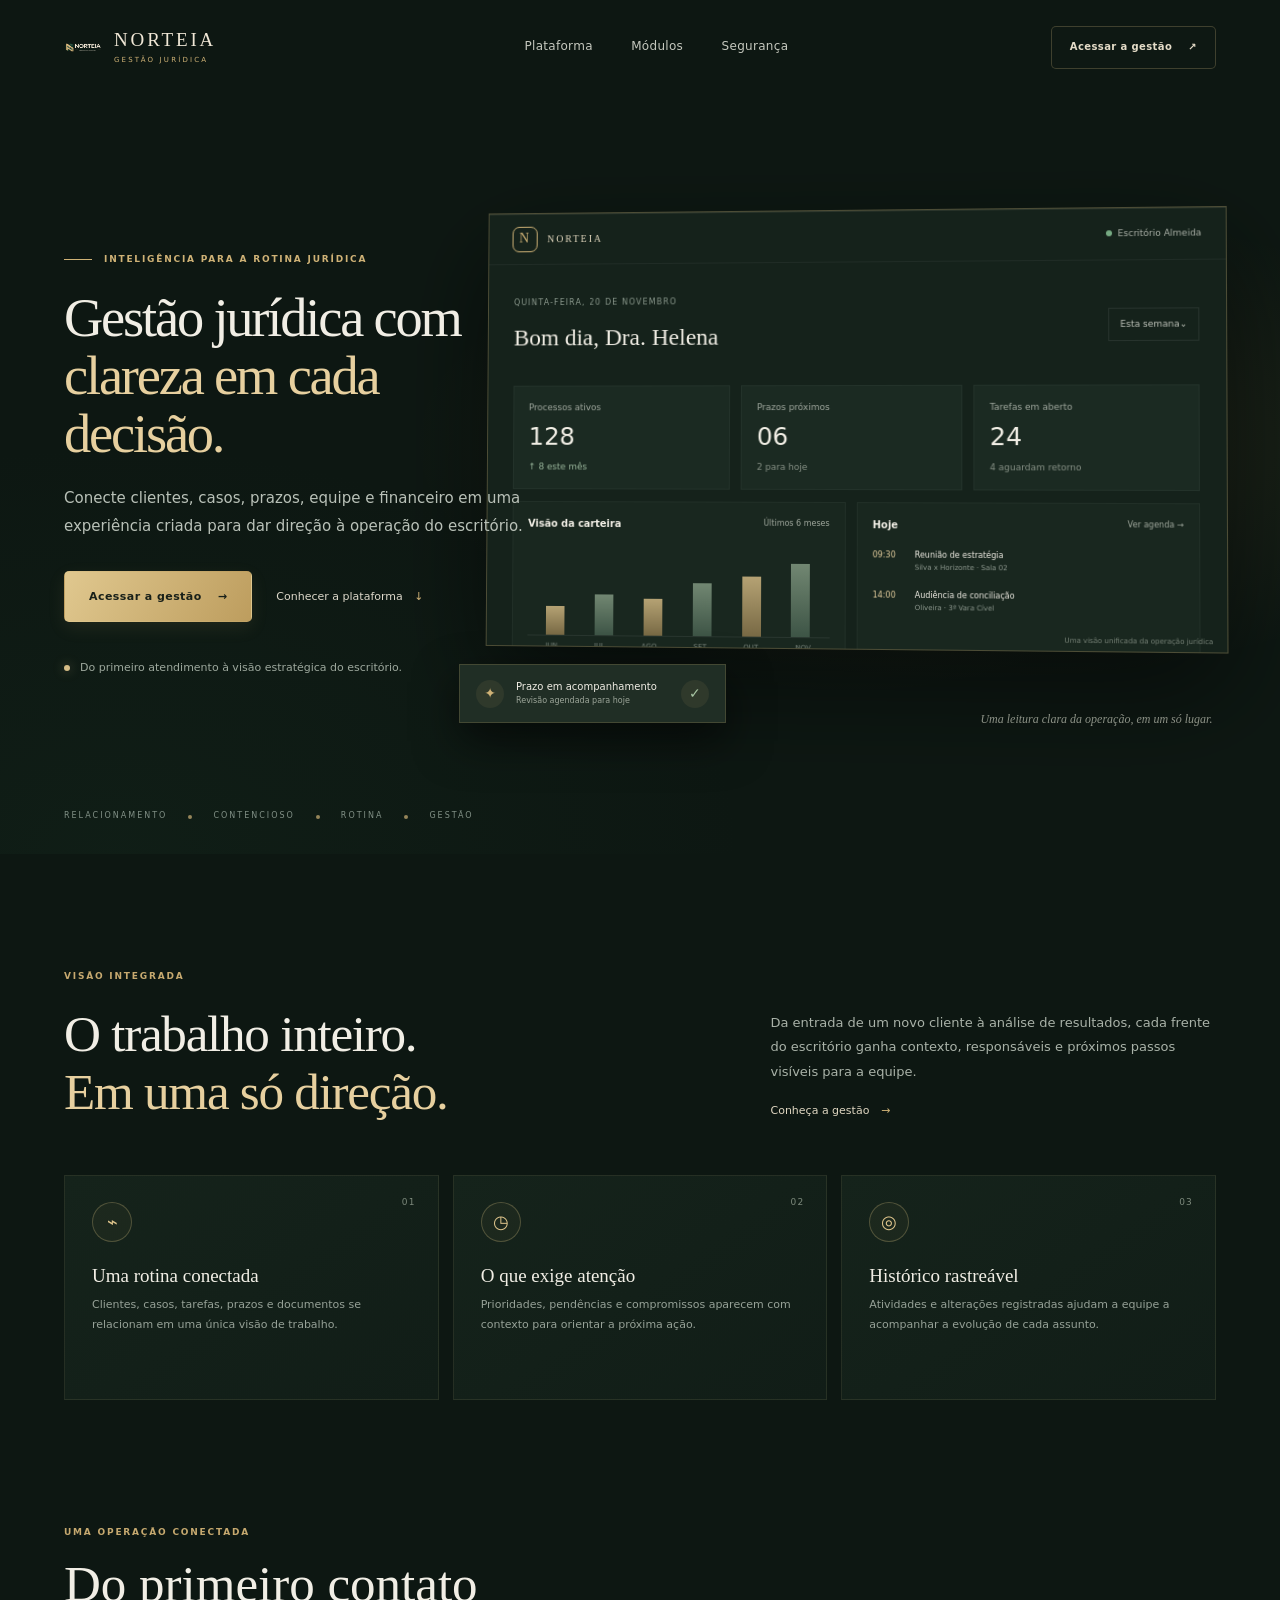
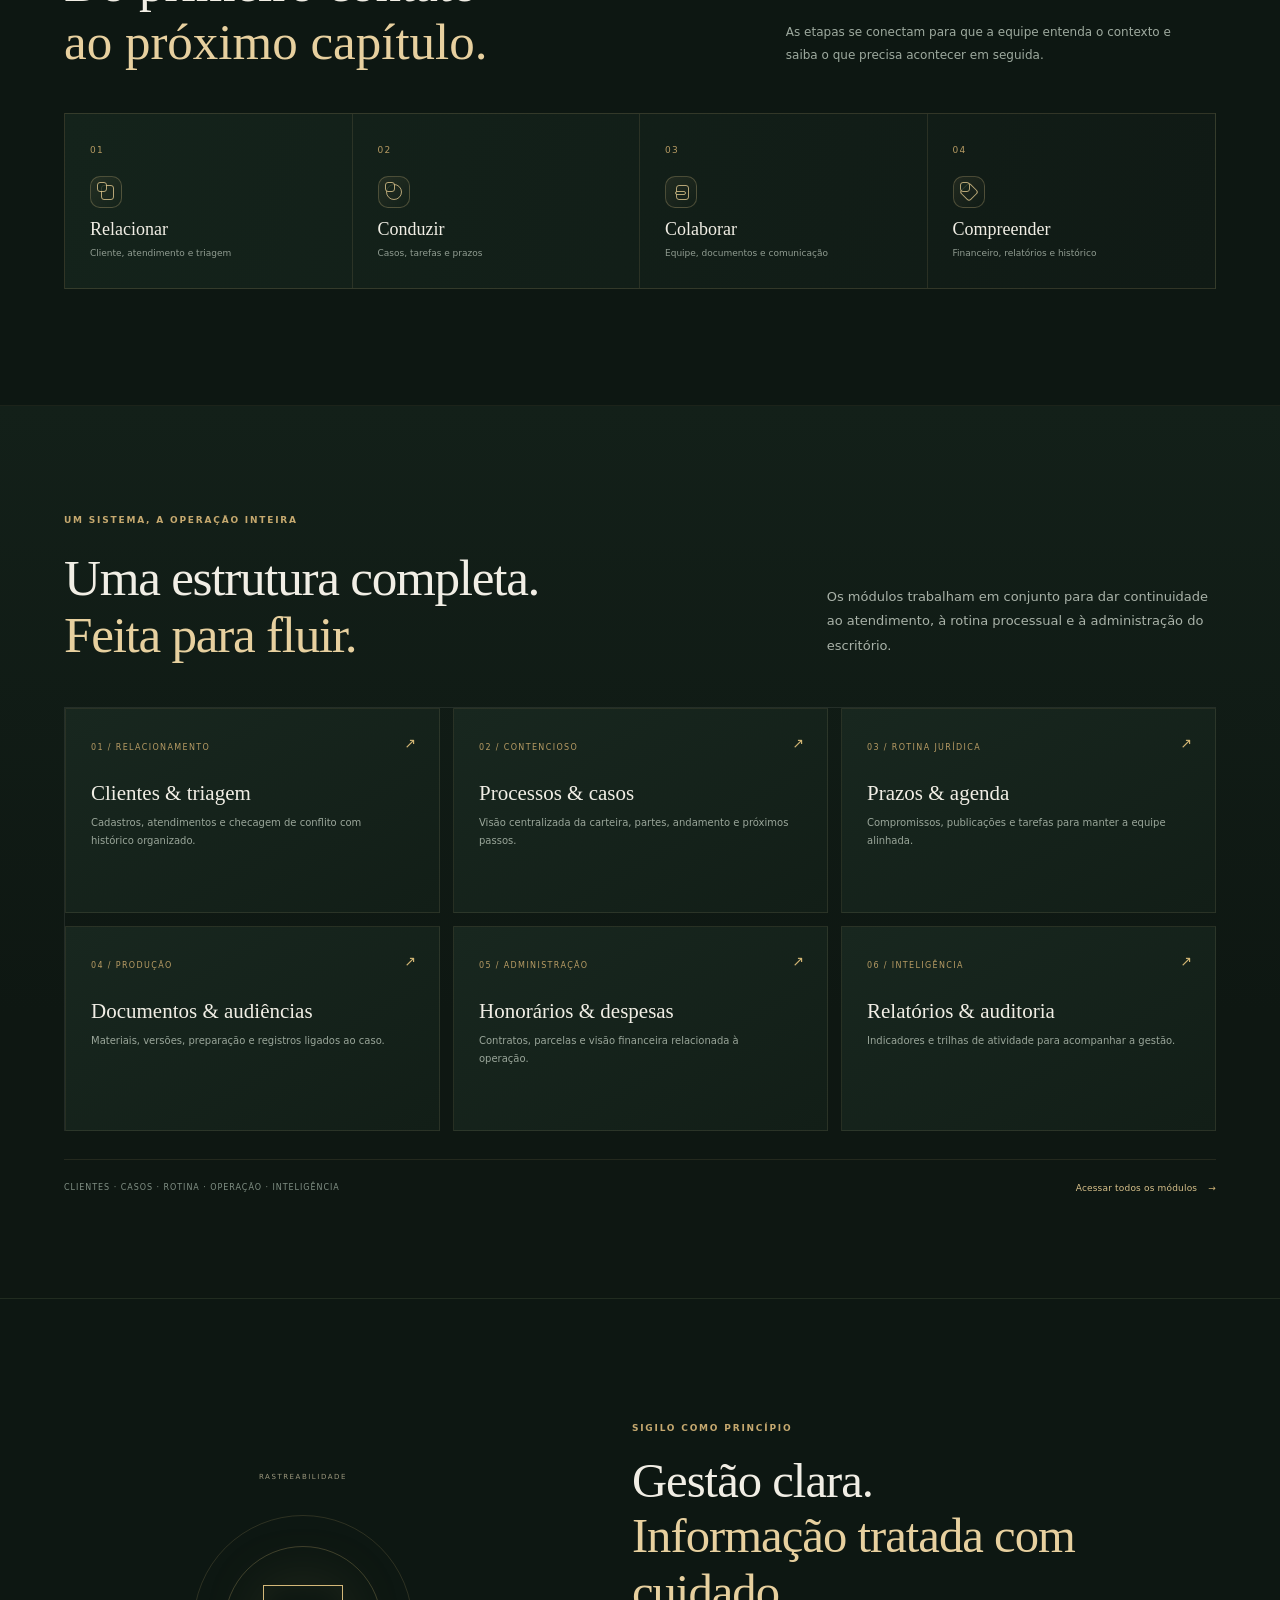
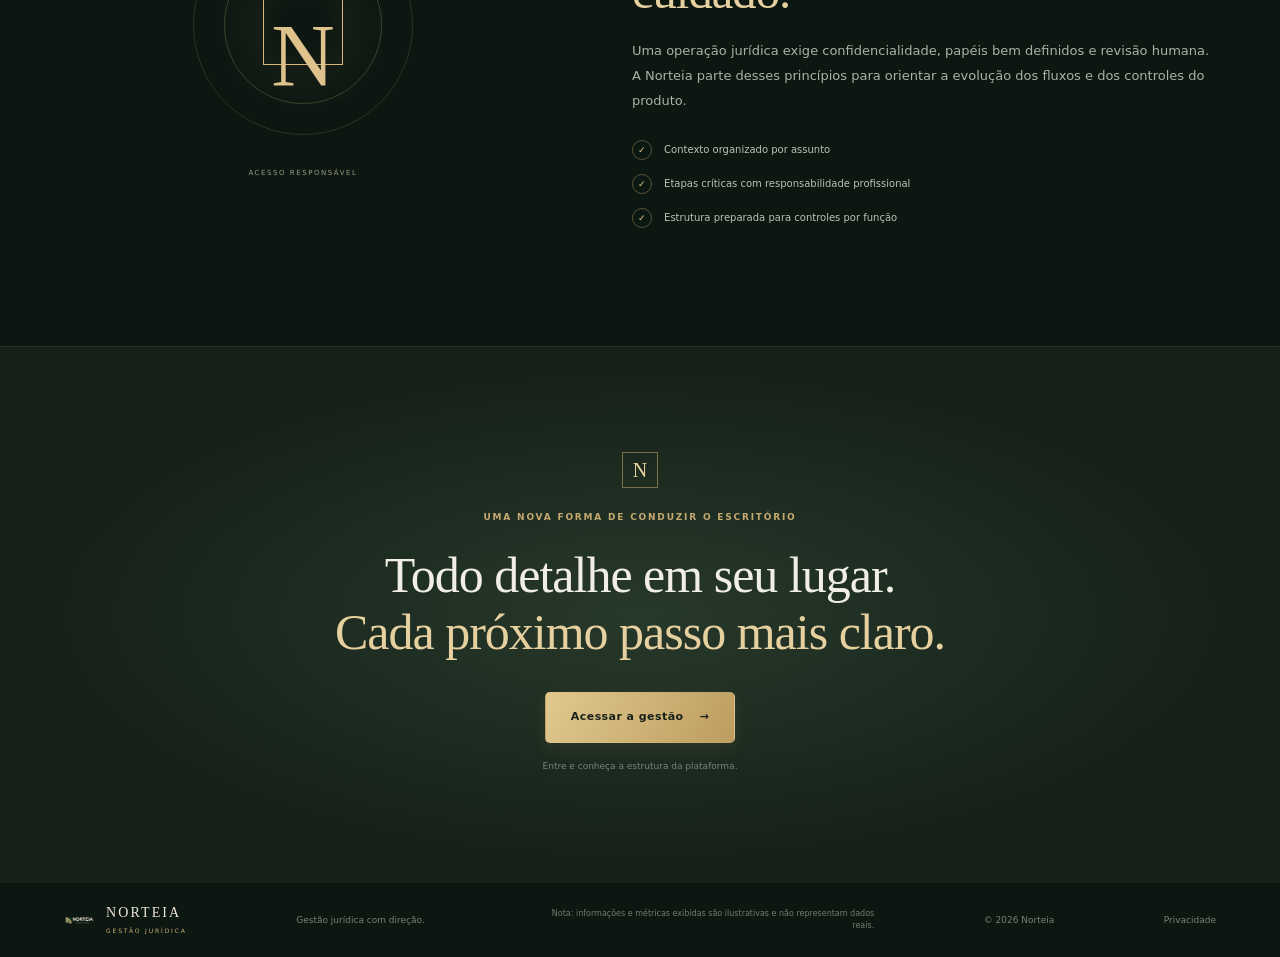
==== commit 5fbb7045: "polish: aprimora a composição da landing" ====
--- a/index.html
+++ b/index.html
@@ -3,6 +3,7 @@
 <head>
   <meta charset="utf-8">
   <meta name="viewport" content="width=device-width, initial-scale=1">
+  <meta http-equiv="Content-Security-Policy" content="default-src 'self'; img-src 'self' data:; style-src 'self' 'unsafe-inline'; script-src 'self'; font-src 'self' data:; connect-src 'self'; object-src 'none'; base-uri 'self'; form-action 'self'">
   <meta name="theme-color" content="#101a16">
   <meta name="description" content="Norteia organiza clientes, processos, prazos e a operação do escritório em uma experiência jurídica integrada.">
   <meta property="og:title" content="Norteia — Gestão jurídica com direção">
@@ -11,7 +12,7 @@
   <title>Norteia — Gestão jurídica com direção</title>
   <link rel="icon" href="/norteia-monograma.png" type="image/png">
   <link rel="stylesheet" href="/styles.css">
-  <link rel="stylesheet" href="/refinements.css">
+  <link rel="stylesheet" href="/refinements.css?v=20261120-visual-refresh">
 </head>
 <body class="marketing-page">
   <header class="site-header">
@@ -40,7 +41,7 @@
         </div>
         <div class="hero-proof"><span class="proof-dot"></span><span>Do primeiro atendimento à visão estratégica do escritório.</span></div>
       </div>
-      <div class="hero-visual" aria-label="Prévia ilustrativa do painel Norteia">
+      <div class="hero-visual" aria-label="Painel de gestão Norteia">
         <div class="visual-glow"></div>
         <div class="dashboard-preview">
           <div class="preview-top"><div class="preview-logo"><span class="preview-mark">N</span><span>NORTEIA</span></div><span class="preview-profile"><i></i> Escritório Almeida</span></div>
--- a/refinements.css
+++ b/refinements.css
@@ -8,9 +8,9 @@
 .main-nav{font-size:12px;letter-spacing:.025em;gap:clamp(24px,3vw,46px)}
 .header-action{min-height:43px;padding:0 18px;font-size:10px}
 .hero-shell{max-width:1440px;min-height:760px;padding:75px clamp(24px,5vw,76px) 0;background:radial-gradient(ellipse at 76% 46%,#bd9c4c1c,transparent 41%),radial-gradient(ellipse at 9% 100%,#1b392832,transparent 38%)}
-.hero-copy{max-width:560px;padding-top:83px}
+.hero-copy{max-width:500px;width:42%;padding-top:83px}
 .eyebrow{font-size:9px;letter-spacing:.2em}
-.hero-copy h1{font-size:clamp(48px,5.1vw,72px);line-height:1.06;letter-spacing:-.04em;max-width:660px;margin:24px 0 22px}
+.hero-copy h1{font-size:clamp(44px,4.25vw,60px);line-height:1.06;letter-spacing:-.04em;max-width:500px;margin:24px 0 22px}
 .hero-copy h1 em,.intro-grid h2 em,.modules-heading h2 em,.security-copy h2 em,.closing-section h2 em,.journey-heading h2 em{color:var(--gold-bright);font-style:normal}
 .hero-lead{font-size:15px;line-height:1.85;max-width:470px;color:#b9c1b8}
 .hero-actions{margin-top:30px;gap:24px}
@@ -216,7 +216,7 @@
 @keyframes detail-in{from{opacity:0;transform:translateY(-4px)}to{opacity:1;transform:translateY(0)}}
 
 @media(max-width:1180px){.hero-shell{min-height:710px}.hero-copy{max-width:450px}.hero-visual{width:60%;right:30px;top:95px}.dashboard-preview{height:405px}.preview-content{padding:18px}.preview-lower{gap:8px}.preview-chart,.preview-agenda{height:145px}.flow-panel{grid-template-columns:1fr}.flow-total{margin-top:18px}.flow-panel-intro p{max-width:560px}}
-@media(max-width:900px){.hero-shell{min-height:0;padding-top:50px;padding-bottom:70px}.hero-copy{max-width:640px;padding-top:40px}.hero-visual{position:relative;top:auto;right:auto;width:100%;max-width:740px;height:475px;margin:30px auto 0}.dashboard-preview{left:2%;right:auto;width:96%;height:410px}.hero-bottom{bottom:25px}.intro-grid{gap:35px}.journey-heading{gap:30px}.security-section{gap:45px}.site-footnote{order:4;max-width:none;text-align:left;flex-basis:100%}.sidebar{width:245px}.app-main{margin-left:245px}.app-content{padding-left:22px;padding-right:22px}.collection-toolbar{align-items:flex-start;flex-direction:column}.collection-filters{width:100%}.search-field-wrap{flex:1}.record-grid{grid-template-columns:repeat(2,minmax(0,1fr))}}
+@media(max-width:900px){.hero-shell{min-height:0;padding-top:50px;padding-bottom:70px}.hero-copy{max-width:640px;width:100%;padding-top:40px}.hero-visual{position:relative;top:auto;right:auto;width:100%;max-width:740px;height:475px;margin:30px auto 0}.dashboard-preview{left:2%;right:auto;width:96%;height:410px}.hero-bottom{bottom:25px}.intro-grid{gap:35px}.journey-heading{gap:30px}.security-section{gap:45px}.site-footnote{order:4;max-width:none;text-align:left;flex-basis:100%}.sidebar{width:245px}.app-main{margin-left:245px}.app-content{padding-left:22px;padding-right:22px}.collection-toolbar{align-items:flex-start;flex-direction:column}.collection-filters{width:100%}.search-field-wrap{flex:1}.record-grid{grid-template-columns:repeat(2,minmax(0,1fr))}}
 @media(max-width:760px){.site-header{height:72px;padding:0 20px}.hero-shell{padding:24px 20px 60px;min-height:0}.hero-copy{padding-top:27px}.hero-copy h1{font-size:clamp(37px,10vw,49px);line-height:1.08;margin:19px 0 15px}.eyebrow{font-size:8px;letter-spacing:.16em}.hero-lead{font-size:12px;line-height:1.8}.hero-actions{margin-top:23px;gap:16px}.hero-actions .button{min-height:46px;padding:0 17px;font-size:10px}.hero-proof{margin-top:24px;font-size:9px}.hero-visual{height:300px;margin-top:26px}.dashboard-preview{top:5px;left:0;width:100%;height:260px;transform:none}.preview-top{height:37px;padding:0 12px}.preview-mark{width:21px;height:21px;font-size:11px}.preview-logo{font-size:8px;gap:7px}.preview-profile{font-size:7px}.preview-content{padding:11px}.preview-heading h3{font-size:15px}.preview-heading small{font-size:6px}.preview-period{font-size:7px;padding:4px 6px}.preview-metrics{gap:5px;margin-top:10px}.preview-metrics article{padding:7px;min-height:62px}.preview-metrics article span,.preview-metrics article small{font-size:6px}.preview-metrics article strong{font-size:16px}.preview-lower{gap:5px;margin-top:7px}.preview-chart,.preview-agenda{height:104px;padding:7px}.widget-heading b{font-size:7px}.widget-heading span{font-size:6px}.chart-bars{height:49px;gap:4px;margin-top:7px}.chart-labels{font-size:5px}.agenda-item{margin-top:8px;gap:5px}.agenda-item time,.agenda-item span b{font-size:6px}.agenda-item span small{font-size:5px}.preview-note{font-size:5px;padding-top:6px}.floating-alert{left:-4px;bottom:-5px;padding:8px 10px;gap:6px}.floating-alert b{font-size:7px}.floating-alert small{font-size:6px}.alert-icon,.alert-check{width:20px;height:20px;font-size:10px}.hero-bottom{position:relative;left:auto;right:auto;bottom:auto;margin-top:14px;gap:8px;font-size:6px;letter-spacing:.14em;flex-wrap:wrap}.hero-bottom i{width:3px;height:3px}.section-wrap{padding-left:20px;padding-right:20px}.intro-section{padding-top:70px;padding-bottom:68px}.intro-grid{grid-template-columns:1fr;gap:14px;margin-top:17px}.intro-grid h2,.modules-heading h2,.journey-heading h2{font-size:31px}.intro-grid p,.modules-heading p,.security-copy>p{font-size:11px}.value-grid{grid-template-columns:1fr;gap:9px;margin-top:27px}.value-card{min-height:0;padding:19px}.value-card h3{font-size:17px;margin:14px 0 7px}.journey-section{padding-top:0;padding-bottom:69px}.journey-heading{grid-template-columns:1fr;gap:15px}.journey-heading>p{font-size:10px}.journey-rail{grid-template-columns:repeat(2,1fr);margin-top:23px}.journey-step{min-height:148px;padding:17px 16px;border-bottom:1px solid #d2b77c22}.journey-step:nth-child(2){border-right:0}.journey-step:nth-child(3),.journey-step:nth-child(4){border-bottom:0}.journey-step>b{font-size:16px}.journey-step small{font-size:8px}.modules-section{padding:69px 0}.modules-heading{display:block;margin-top:17px}.modules-heading p{margin-top:12px}.module-cards{grid-template-columns:1fr 1fr;gap:8px;margin-top:24px}.module-card{min-height:153px;padding:15px}.module-card>span{font-size:6px}.module-card b{font-size:15px;margin-top:16px}.module-card p{font-size:8px;line-height:1.6}.module-card i{top:13px;right:13px}.module-foot{font-size:6px;flex-direction:column;align-items:flex-start;gap:10px}.module-foot a{font-size:8px}.security-section{grid-template-columns:1fr;gap:13px;padding-top:70px;padding-bottom:68px}.security-art{height:220px;min-height:220px;grid-row:2}.security-emblem{font-size:70px}.security-copy h2{font-size:29px}.security-points span{font-size:9px}.closing-section{padding:70px 18px}.closing-section h2{font-size:29px;margin:18px auto 22px}.closing-section .button{min-height:46px}.site-footer{padding:19px 20px;gap:10px}.site-footer .brand{min-width:auto}.site-footer .brand-mark{width:28px;height:28px}.site-footer .brand-word{font-size:14px}.site-footer>span:first-of-type{display:none}.site-footnote{font-size:7px;flex-basis:100%;order:5}.site-footer>span:not(.site-footnote){font-size:8px}.app-page{height:auto;min-height:100vh;overflow:auto}.sidebar{transform:translateX(-100%);transition:transform .2s ease;width:270px;box-shadow:0 0 50px #0008}.sidebar.open{transform:translateX(0)}.app-main{margin-left:0;height:100vh;min-height:650px}.app-topbar{padding:0 14px;height:54px;flex-basis:54px}.breadcrumbs{margin-right:auto;margin-left:10px;font-size:9px}.top-actions{gap:7px}.top-date{display:none}.app-content{padding:20px 14px 26px}.app-footer{min-height:40px;padding:6px 12px;gap:8px;font-size:7px}.page-title-row{align-items:flex-start;flex-direction:column;gap:12px;margin-bottom:16px}.page-title-row h1{font-size:25px}.page-title-row p{font-size:9px}.page-actions{width:100%}.page-actions .button{flex:1;min-height:37px}.overview-greeting{align-items:flex-start;padding:13px;gap:10px}.greeting-mark{width:34px;height:34px;border-radius:9px}.overview-greeting b{font-size:16px}.overview-greeting small{max-width:220px;font-size:8px}.overview-greeting .button{font-size:7px;padding:0 8px;min-height:32px}.metric-grid{grid-template-columns:repeat(2,minmax(0,1fr));gap:7px}.metric-card{min-height:94px;padding:10px}.metric-top{font-size:7px}.metric-icon{width:23px;height:23px;border-radius:7px}.metric-svg{width:13px;height:13px}.metric-value{font-size:21px;margin-top:9px}.metric-sub{font-size:7px}.overview-grid,.bottom-grid{grid-template-columns:1fr;gap:9px;margin-top:9px}.overview-chart{height:144px}.panel-heading{min-height:48px;padding:8px 12px}.panel-heading b{font-size:13px}.panel-subtitle{font-size:7px}.agenda-list{padding:3px 11px 7px}.agenda-row{padding:10px 1px}.agenda-time{font-size:8px;width:39px}.agenda-row-content b{font-size:8px}.agenda-row-content small{font-size:7px}.focus-list{padding:3px 11px 7px}.focus-item{gap:8px;padding:10px 1px}.focus-count{width:25px;height:25px}.focus-copy b{font-size:8px}.focus-copy small,.focus-date{font-size:7px}.pulse-score{padding:15px 14px 8px}.pulse-score>strong{font-size:27px}.pulse-bars{height:77px;padding:7px 14px 0}.pulse-days{padding:5px 14px 0}.pulse-link{width:calc(100% - 28px);margin:12px 14px 0}.flow-panel{grid-template-columns:1fr;gap:16px;padding:14px;margin-bottom:10px}.flow-panel-intro h2,.collection-heading h2{font-size:18px}.flow-panel-intro p{font-size:8px}.flow-total{margin-top:12px;padding-top:0}.flow-steps{grid-template-columns:repeat(2,minmax(0,1fr));gap:7px}.flow-step{padding:10px}.flow-step-value{font-size:14px;margin:7px 0 2px}.flow-step>b{font-size:7px;min-height:22px}.collection-heading{align-items:flex-start;padding:15px 13px 13px;flex-direction:column;gap:12px}.collection-heading p{font-size:8px}.collection-actions{width:100%}.collection-actions .button{flex:1;min-height:34px;font-size:7px;padding:0 8px}.collection-toolbar{padding:11px 12px;gap:10px}.segment-tabs{gap:3px}.segment-tab{height:27px;padding:0 8px;font-size:7px}.collection-filters{gap:6px;flex-wrap:wrap}.search-field-wrap{min-width:100%;height:32px}.filter-select{height:31px;flex:1;min-width:0;font-size:7px}.record-count{margin-left:auto}.record-grid{grid-template-columns:1fr;gap:8px;padding:10px}.record-card{padding:13px 12px 0}.record-card h3{font-size:15px;margin-top:11px}.record-context{font-size:8px}.record-foot{margin-top:11px;padding:10px 0}.record-foot small{font-size:6px}.record-foot b,.record-open{font-size:7px}.record-detail-grid{gap:10px}.record-detail-field small{font-size:6px}.record-detail-field b{font-size:8px}.module-bottom-note{align-items:flex-start;gap:8px;padding:10px}.module-bottom-note>span{width:24px;height:24px}.module-bottom-note p{font-size:7px}.module-bottom-note p b{font-size:8px}.module-bottom-note .text-link{display:none}.detail-layout{grid-template-columns:1fr;gap:9px;margin-top:9px}.detail-card{padding:14px}.detail-card h3{font-size:13px}.detail-fields{gap:10px}.detail-field small,.timeline-item small{font-size:7px}.detail-field b,.timeline-item b{font-size:8px}.search-dialog{width:calc(100% - 24px)}.modal-card,.search-dialog form{padding:23px}.toast-region{left:12px;right:12px;bottom:43px}}
 @media(max-width:380px){.hero-copy h1{font-size:35px}.hero-visual{height:278px}.dashboard-preview{height:240px}.preview-lower{grid-template-columns:1.05fr .95fr}.preview-chart,.preview-agenda{padding:6px}.preview-heading h3{font-size:13px}.module-cards{grid-template-columns:1fr}.module-card{min-height:130px}.collection-actions .button{font-size:6px}}
 @media(prefers-reduced-motion:reduce){*,*::before,*::after{scroll-behavior:auto!important;transition:none!important;animation:none!important}}
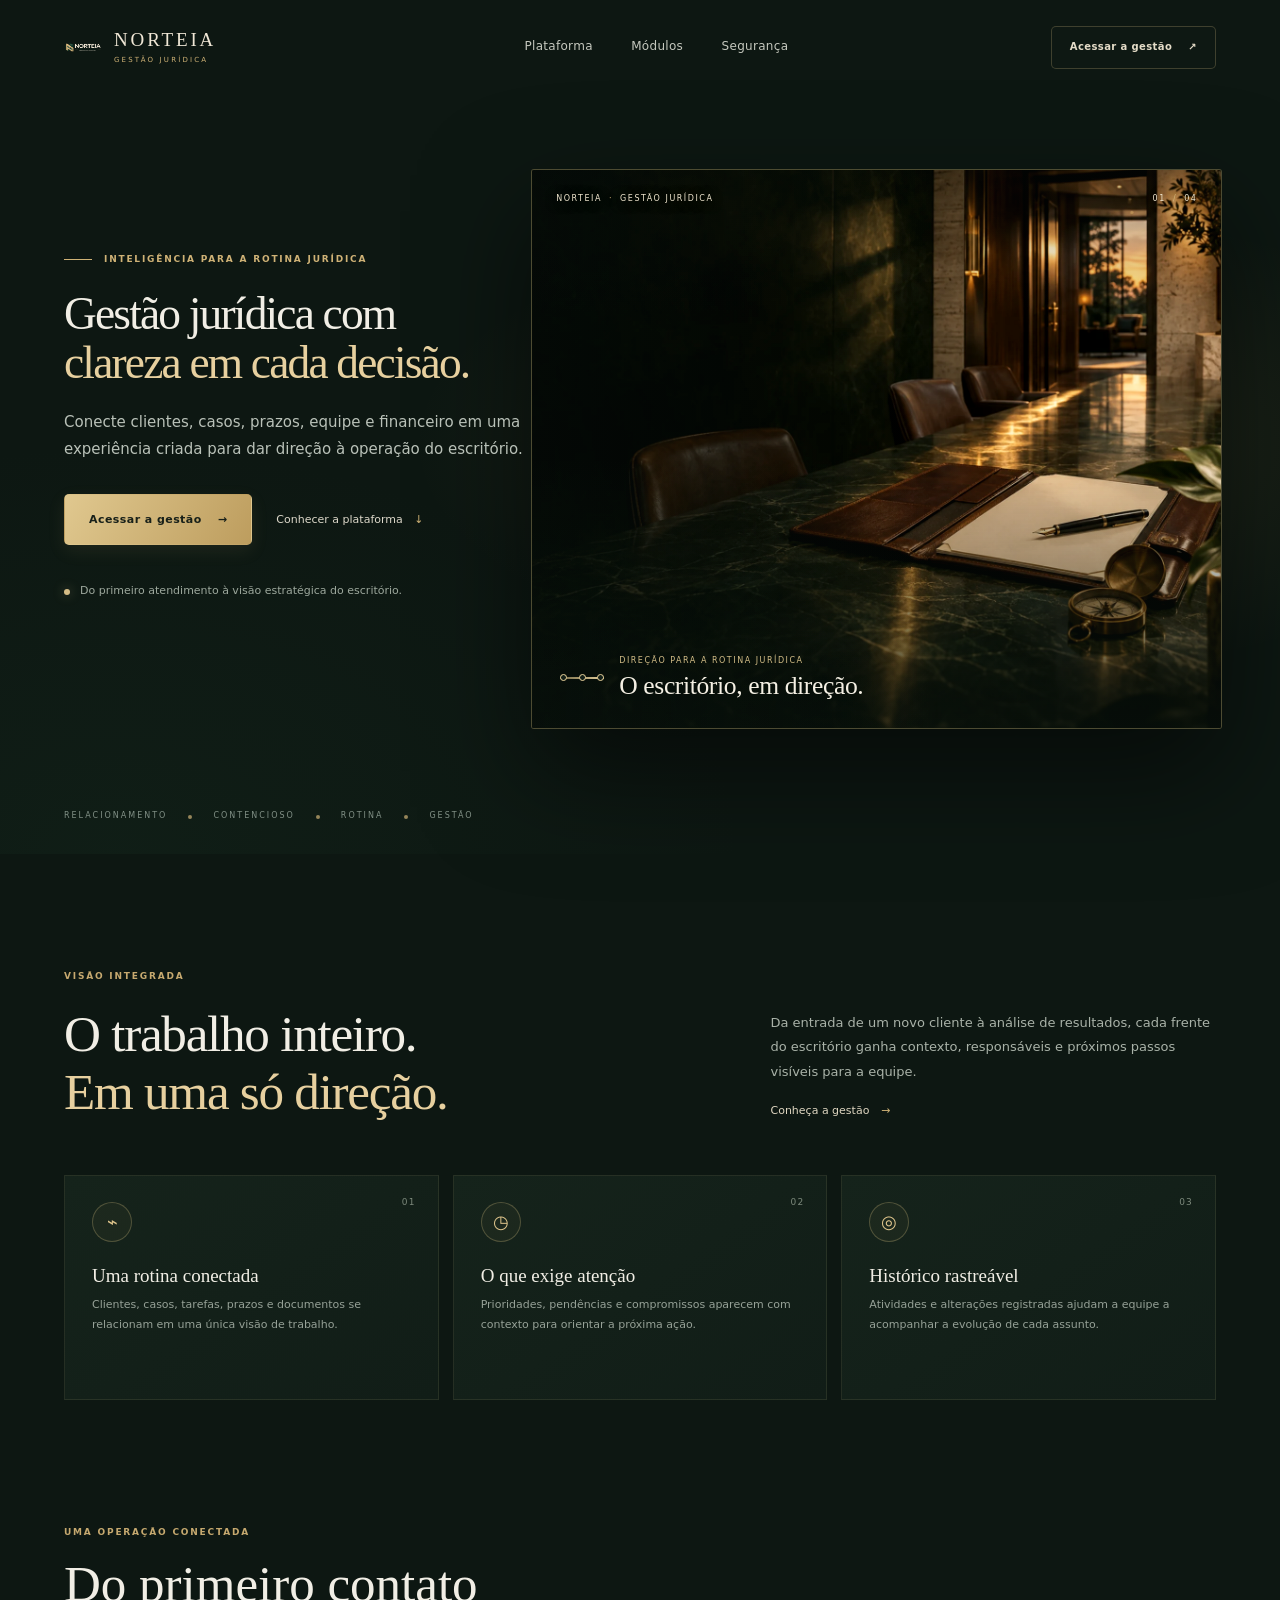
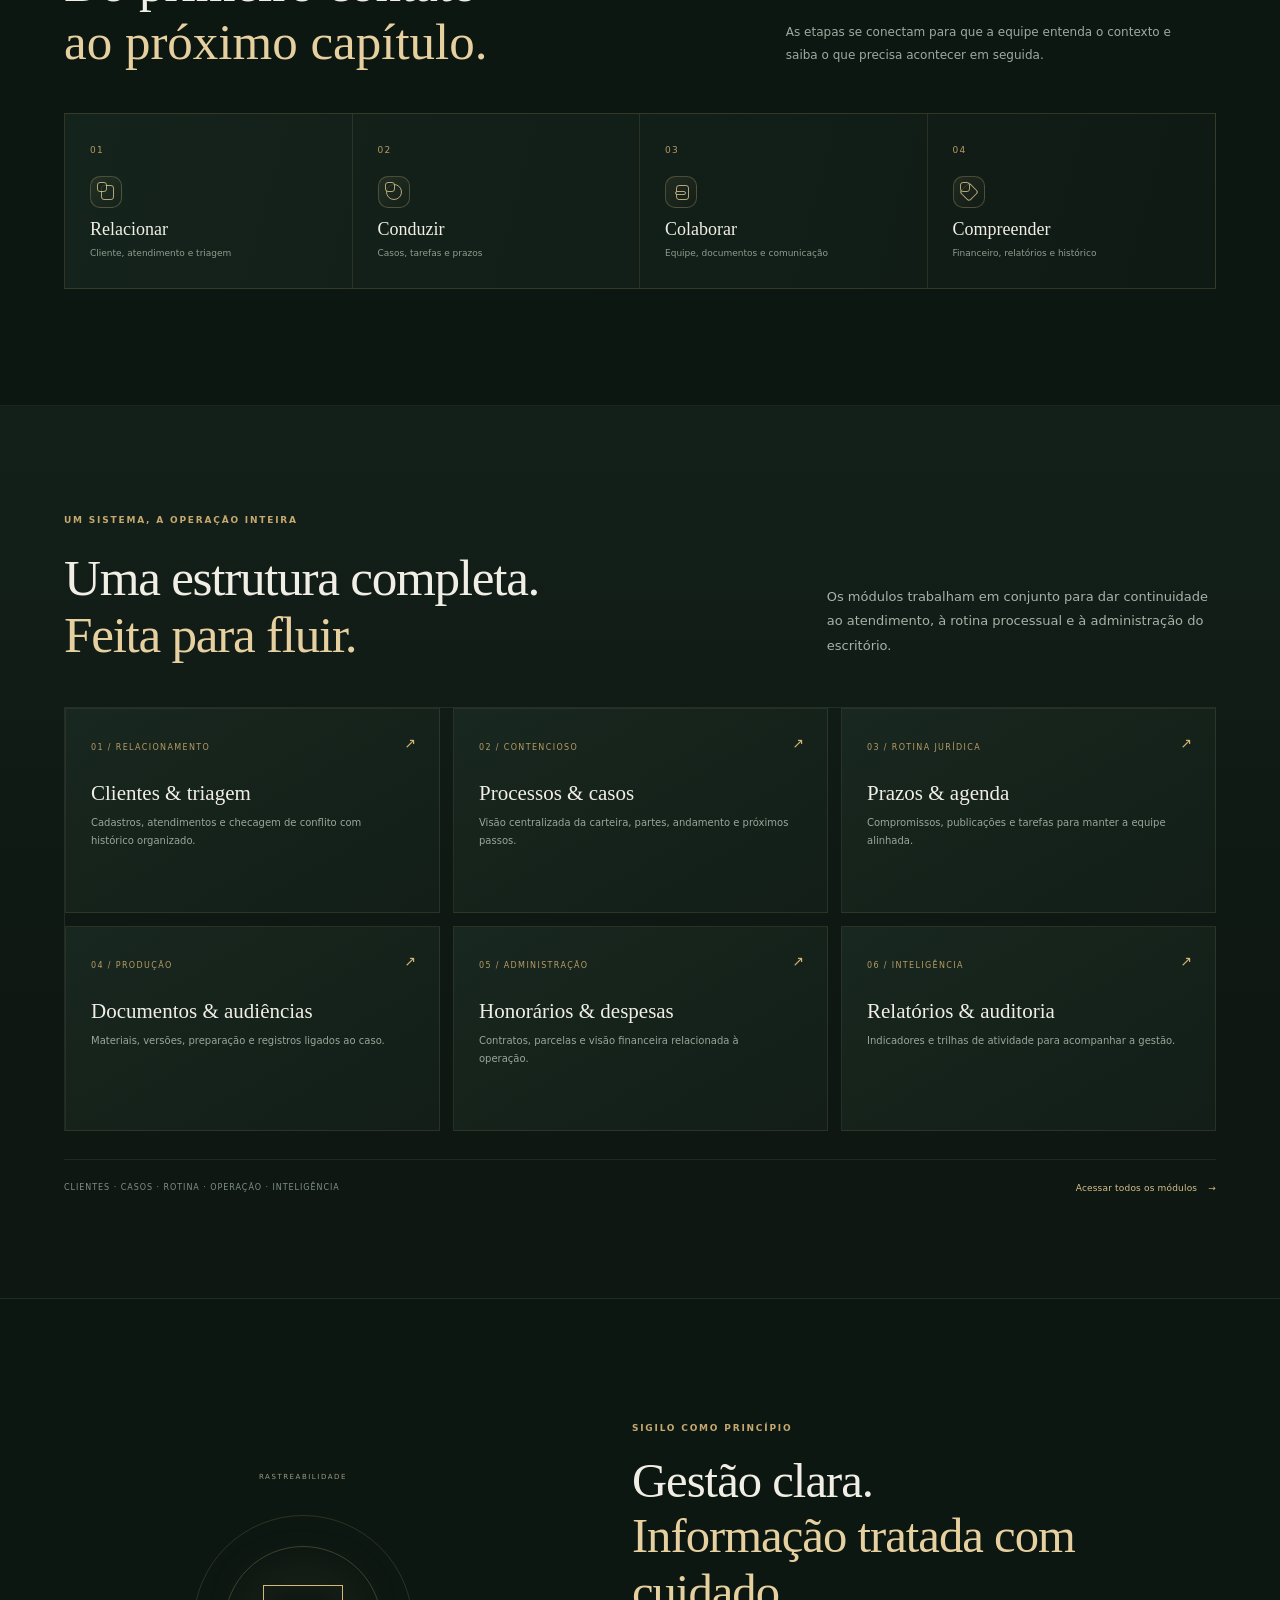
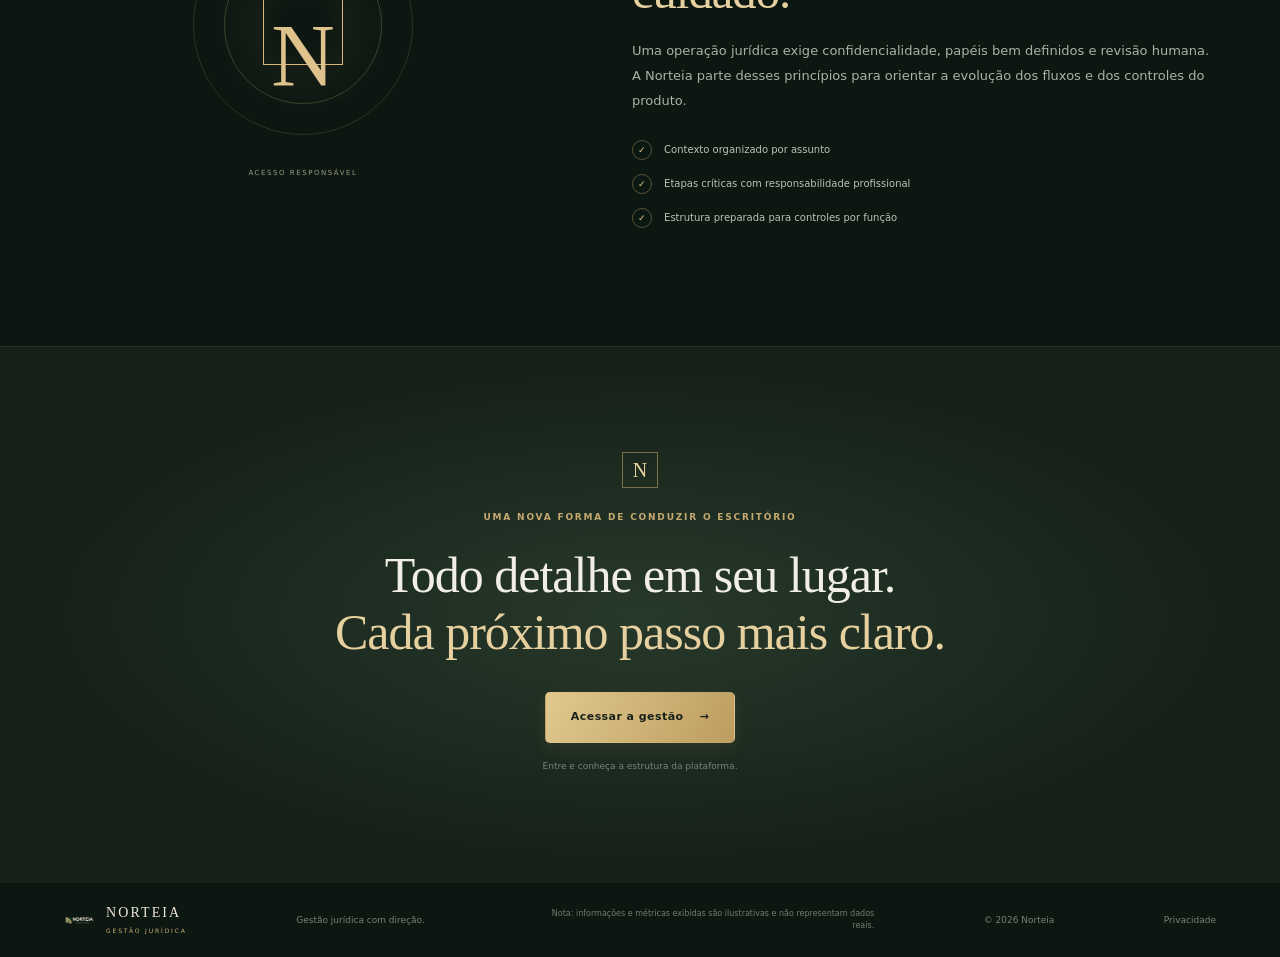
==== commit d990f41d: "design: transforma a landing com fotografia Norteia" ====
--- a/index.html
+++ b/index.html
@@ -41,27 +41,12 @@
         </div>
         <div class="hero-proof"><span class="proof-dot"></span><span>Do primeiro atendimento à visão estratégica do escritório.</span></div>
       </div>
-      <div class="hero-visual" aria-label="Painel de gestão Norteia">
-        <div class="visual-glow"></div>
-        <div class="dashboard-preview">
-          <div class="preview-top"><div class="preview-logo"><span class="preview-mark">N</span><span>NORTEIA</span></div><span class="preview-profile"><i></i> Escritório Almeida</span></div>
-          <div class="preview-content">
-            <div class="preview-heading"><div><small>QUINTA-FEIRA, 20 DE NOVEMBRO</small><h3>Bom dia, Dra. Helena</h3></div><span class="preview-period">Esta semana⌄</span></div>
-            <div class="preview-metrics">
-              <article><span>Processos ativos</span><strong>128</strong><small class="trend">↑ 8 este mês</small></article>
-              <article><span>Prazos próximos</span><strong>06</strong><small class="muted">2 para hoje</small></article>
-              <article><span>Tarefas em aberto</span><strong>24</strong><small class="muted">4 aguardam retorno</small></article>
-            </div>
-            <div class="preview-lower">
-              <div class="preview-chart"><div class="widget-heading"><b>Visão da carteira</b><span>Últimos 6 meses</span></div><div class="chart-bars"><i style="height:34%"></i><i style="height:49%"></i><i style="height:44%"></i><i style="height:63%"></i><i style="height:72%"></i><i style="height:88%"></i></div><div class="chart-labels"><span>JUN</span><span>JUL</span><span>AGO</span><span>SET</span><span>OUT</span><span>NOV</span></div></div>
-              <div class="preview-agenda"><div class="widget-heading"><b>Hoje</b><span>Ver agenda →</span></div><div class="agenda-item"><time>09:30</time><span><b>Reunião de estratégia</b><small>Silva x Horizonte · Sala 02</small></span></div><div class="agenda-item"><time>14:00</time><span><b>Audiência de conciliação</b><small>Oliveira · 3ª Vara Cível</small></span></div></div>
-            </div>
-            <div class="preview-note">Uma visão unificada da operação jurídica</div>
-          </div>
-        </div>
-        <div class="floating-alert"><span class="alert-icon">✦</span><span><b>Prazo em acompanhamento</b><small>Revisão agendada para hoje</small></span><span class="alert-check">✓</span></div>
-        <div class="visual-caption">Uma leitura clara da operação, em um só lugar.</div>
-      </div>
+      <figure class="hero-visual">
+        <img class="hero-art" src="/brand/norteia-hero-art.webp" alt="Sala contemporânea em tons verdes e dourados, com uma pasta jurídica e uma bússola sobre mesa de pedra." fetchpriority="high">
+        <div class="hero-art-shade" aria-hidden="true"></div>
+        <div class="hero-art-topline"><span>NORTEIA <i>·</i> GESTÃO JURÍDICA</span><span>01 <b>/</b> 04</span></div>
+        <figcaption class="hero-art-caption"><span class="hero-art-route" aria-hidden="true"><i></i><i></i><i></i></span><span><small>DIREÇÃO PARA A ROTINA JURÍDICA</small><b>O escritório, em direção.</b></span></figcaption>
+      </figure>
       <div class="hero-bottom"><span>RELACIONAMENTO</span><i></i><span>CONTENCIOSO</span><i></i><span>ROTINA</span><i></i><span>GESTÃO</span></div>
     </section>
 
--- a/refinements.css
+++ b/refinements.css
@@ -10,13 +10,13 @@
 .hero-shell{max-width:1440px;min-height:760px;padding:75px clamp(24px,5vw,76px) 0;background:radial-gradient(ellipse at 76% 46%,#bd9c4c1c,transparent 41%),radial-gradient(ellipse at 9% 100%,#1b392832,transparent 38%)}
 .hero-copy{max-width:500px;width:42%;padding-top:83px}
 .eyebrow{font-size:9px;letter-spacing:.2em}
-.hero-copy h1{font-size:clamp(44px,4.25vw,60px);line-height:1.06;letter-spacing:-.04em;max-width:500px;margin:24px 0 22px}
+.hero-copy h1{font-size:clamp(44px,3.55vw,54px);line-height:1.06;letter-spacing:-.04em;max-width:500px;margin:24px 0 22px}
 .hero-copy h1 em,.intro-grid h2 em,.modules-heading h2 em,.security-copy h2 em,.closing-section h2 em,.journey-heading h2 em{color:var(--gold-bright);font-style:normal}
 .hero-lead{font-size:15px;line-height:1.85;max-width:470px;color:#b9c1b8}
 .hero-actions{margin-top:30px;gap:24px}
 .hero-actions .button{min-height:51px;padding:0 24px;font-size:11px}
 .hero-proof{max-width:420px;margin-top:37px;font-size:11px;line-height:1.7;color:#9da89d}
-.hero-visual{right:clamp(24px,4.5vw,68px);top:75px;width:58%;height:560px}
+.hero-visual{right:clamp(24px,4.5vw,68px);top:75px;width:54%;height:560px}
 .dashboard-preview{top:40px;width:min(100%,790px);height:440px;border-color:#d4b8784a;box-shadow:0 38px 100px #0008,0 1px 0 #f0e2c51a inset;transform:perspective(1500px) rotateY(-4deg) rotateX(1.3deg)}
 .preview-top{height:52px;padding:0 24px}
 .preview-mark{width:26px;height:26px;border-radius:7px;font-size:14px}
@@ -215,8 +215,25 @@
 .toast{font-size:10px;border-radius:6px;padding:12px 15px}
 @keyframes detail-in{from{opacity:0;transform:translateY(-4px)}to{opacity:1;transform:translateY(0)}}
 
-@media(max-width:1180px){.hero-shell{min-height:710px}.hero-copy{max-width:450px}.hero-visual{width:60%;right:30px;top:95px}.dashboard-preview{height:405px}.preview-content{padding:18px}.preview-lower{gap:8px}.preview-chart,.preview-agenda{height:145px}.flow-panel{grid-template-columns:1fr}.flow-total{margin-top:18px}.flow-panel-intro p{max-width:560px}}
+@media(max-width:1180px){.hero-shell{min-height:710px}.hero-copy{max-width:450px}.hero-visual{width:55%;right:30px;top:95px}.dashboard-preview{height:405px}.preview-content{padding:18px}.preview-lower{gap:8px}.preview-chart,.preview-agenda{height:145px}.flow-panel{grid-template-columns:1fr}.flow-total{margin-top:18px}.flow-panel-intro p{max-width:560px}}
 @media(max-width:900px){.hero-shell{min-height:0;padding-top:50px;padding-bottom:70px}.hero-copy{max-width:640px;width:100%;padding-top:40px}.hero-visual{position:relative;top:auto;right:auto;width:100%;max-width:740px;height:475px;margin:30px auto 0}.dashboard-preview{left:2%;right:auto;width:96%;height:410px}.hero-bottom{bottom:25px}.intro-grid{gap:35px}.journey-heading{gap:30px}.security-section{gap:45px}.site-footnote{order:4;max-width:none;text-align:left;flex-basis:100%}.sidebar{width:245px}.app-main{margin-left:245px}.app-content{padding-left:22px;padding-right:22px}.collection-toolbar{align-items:flex-start;flex-direction:column}.collection-filters{width:100%}.search-field-wrap{flex:1}.record-grid{grid-template-columns:repeat(2,minmax(0,1fr))}}
 @media(max-width:760px){.site-header{height:72px;padding:0 20px}.hero-shell{padding:24px 20px 60px;min-height:0}.hero-copy{padding-top:27px}.hero-copy h1{font-size:clamp(37px,10vw,49px);line-height:1.08;margin:19px 0 15px}.eyebrow{font-size:8px;letter-spacing:.16em}.hero-lead{font-size:12px;line-height:1.8}.hero-actions{margin-top:23px;gap:16px}.hero-actions .button{min-height:46px;padding:0 17px;font-size:10px}.hero-proof{margin-top:24px;font-size:9px}.hero-visual{height:300px;margin-top:26px}.dashboard-preview{top:5px;left:0;width:100%;height:260px;transform:none}.preview-top{height:37px;padding:0 12px}.preview-mark{width:21px;height:21px;font-size:11px}.preview-logo{font-size:8px;gap:7px}.preview-profile{font-size:7px}.preview-content{padding:11px}.preview-heading h3{font-size:15px}.preview-heading small{font-size:6px}.preview-period{font-size:7px;padding:4px 6px}.preview-metrics{gap:5px;margin-top:10px}.preview-metrics article{padding:7px;min-height:62px}.preview-metrics article span,.preview-metrics article small{font-size:6px}.preview-metrics article strong{font-size:16px}.preview-lower{gap:5px;margin-top:7px}.preview-chart,.preview-agenda{height:104px;padding:7px}.widget-heading b{font-size:7px}.widget-heading span{font-size:6px}.chart-bars{height:49px;gap:4px;margin-top:7px}.chart-labels{font-size:5px}.agenda-item{margin-top:8px;gap:5px}.agenda-item time,.agenda-item span b{font-size:6px}.agenda-item span small{font-size:5px}.preview-note{font-size:5px;padding-top:6px}.floating-alert{left:-4px;bottom:-5px;padding:8px 10px;gap:6px}.floating-alert b{font-size:7px}.floating-alert small{font-size:6px}.alert-icon,.alert-check{width:20px;height:20px;font-size:10px}.hero-bottom{position:relative;left:auto;right:auto;bottom:auto;margin-top:14px;gap:8px;font-size:6px;letter-spacing:.14em;flex-wrap:wrap}.hero-bottom i{width:3px;height:3px}.section-wrap{padding-left:20px;padding-right:20px}.intro-section{padding-top:70px;padding-bottom:68px}.intro-grid{grid-template-columns:1fr;gap:14px;margin-top:17px}.intro-grid h2,.modules-heading h2,.journey-heading h2{font-size:31px}.intro-grid p,.modules-heading p,.security-copy>p{font-size:11px}.value-grid{grid-template-columns:1fr;gap:9px;margin-top:27px}.value-card{min-height:0;padding:19px}.value-card h3{font-size:17px;margin:14px 0 7px}.journey-section{padding-top:0;padding-bottom:69px}.journey-heading{grid-template-columns:1fr;gap:15px}.journey-heading>p{font-size:10px}.journey-rail{grid-template-columns:repeat(2,1fr);margin-top:23px}.journey-step{min-height:148px;padding:17px 16px;border-bottom:1px solid #d2b77c22}.journey-step:nth-child(2){border-right:0}.journey-step:nth-child(3),.journey-step:nth-child(4){border-bottom:0}.journey-step>b{font-size:16px}.journey-step small{font-size:8px}.modules-section{padding:69px 0}.modules-heading{display:block;margin-top:17px}.modules-heading p{margin-top:12px}.module-cards{grid-template-columns:1fr 1fr;gap:8px;margin-top:24px}.module-card{min-height:153px;padding:15px}.module-card>span{font-size:6px}.module-card b{font-size:15px;margin-top:16px}.module-card p{font-size:8px;line-height:1.6}.module-card i{top:13px;right:13px}.module-foot{font-size:6px;flex-direction:column;align-items:flex-start;gap:10px}.module-foot a{font-size:8px}.security-section{grid-template-columns:1fr;gap:13px;padding-top:70px;padding-bottom:68px}.security-art{height:220px;min-height:220px;grid-row:2}.security-emblem{font-size:70px}.security-copy h2{font-size:29px}.security-points span{font-size:9px}.closing-section{padding:70px 18px}.closing-section h2{font-size:29px;margin:18px auto 22px}.closing-section .button{min-height:46px}.site-footer{padding:19px 20px;gap:10px}.site-footer .brand{min-width:auto}.site-footer .brand-mark{width:28px;height:28px}.site-footer .brand-word{font-size:14px}.site-footer>span:first-of-type{display:none}.site-footnote{font-size:7px;flex-basis:100%;order:5}.site-footer>span:not(.site-footnote){font-size:8px}.app-page{height:auto;min-height:100vh;overflow:auto}.sidebar{transform:translateX(-100%);transition:transform .2s ease;width:270px;box-shadow:0 0 50px #0008}.sidebar.open{transform:translateX(0)}.app-main{margin-left:0;height:100vh;min-height:650px}.app-topbar{padding:0 14px;height:54px;flex-basis:54px}.breadcrumbs{margin-right:auto;margin-left:10px;font-size:9px}.top-actions{gap:7px}.top-date{display:none}.app-content{padding:20px 14px 26px}.app-footer{min-height:40px;padding:6px 12px;gap:8px;font-size:7px}.page-title-row{align-items:flex-start;flex-direction:column;gap:12px;margin-bottom:16px}.page-title-row h1{font-size:25px}.page-title-row p{font-size:9px}.page-actions{width:100%}.page-actions .button{flex:1;min-height:37px}.overview-greeting{align-items:flex-start;padding:13px;gap:10px}.greeting-mark{width:34px;height:34px;border-radius:9px}.overview-greeting b{font-size:16px}.overview-greeting small{max-width:220px;font-size:8px}.overview-greeting .button{font-size:7px;padding:0 8px;min-height:32px}.metric-grid{grid-template-columns:repeat(2,minmax(0,1fr));gap:7px}.metric-card{min-height:94px;padding:10px}.metric-top{font-size:7px}.metric-icon{width:23px;height:23px;border-radius:7px}.metric-svg{width:13px;height:13px}.metric-value{font-size:21px;margin-top:9px}.metric-sub{font-size:7px}.overview-grid,.bottom-grid{grid-template-columns:1fr;gap:9px;margin-top:9px}.overview-chart{height:144px}.panel-heading{min-height:48px;padding:8px 12px}.panel-heading b{font-size:13px}.panel-subtitle{font-size:7px}.agenda-list{padding:3px 11px 7px}.agenda-row{padding:10px 1px}.agenda-time{font-size:8px;width:39px}.agenda-row-content b{font-size:8px}.agenda-row-content small{font-size:7px}.focus-list{padding:3px 11px 7px}.focus-item{gap:8px;padding:10px 1px}.focus-count{width:25px;height:25px}.focus-copy b{font-size:8px}.focus-copy small,.focus-date{font-size:7px}.pulse-score{padding:15px 14px 8px}.pulse-score>strong{font-size:27px}.pulse-bars{height:77px;padding:7px 14px 0}.pulse-days{padding:5px 14px 0}.pulse-link{width:calc(100% - 28px);margin:12px 14px 0}.flow-panel{grid-template-columns:1fr;gap:16px;padding:14px;margin-bottom:10px}.flow-panel-intro h2,.collection-heading h2{font-size:18px}.flow-panel-intro p{font-size:8px}.flow-total{margin-top:12px;padding-top:0}.flow-steps{grid-template-columns:repeat(2,minmax(0,1fr));gap:7px}.flow-step{padding:10px}.flow-step-value{font-size:14px;margin:7px 0 2px}.flow-step>b{font-size:7px;min-height:22px}.collection-heading{align-items:flex-start;padding:15px 13px 13px;flex-direction:column;gap:12px}.collection-heading p{font-size:8px}.collection-actions{width:100%}.collection-actions .button{flex:1;min-height:34px;font-size:7px;padding:0 8px}.collection-toolbar{padding:11px 12px;gap:10px}.segment-tabs{gap:3px}.segment-tab{height:27px;padding:0 8px;font-size:7px}.collection-filters{gap:6px;flex-wrap:wrap}.search-field-wrap{min-width:100%;height:32px}.filter-select{height:31px;flex:1;min-width:0;font-size:7px}.record-count{margin-left:auto}.record-grid{grid-template-columns:1fr;gap:8px;padding:10px}.record-card{padding:13px 12px 0}.record-card h3{font-size:15px;margin-top:11px}.record-context{font-size:8px}.record-foot{margin-top:11px;padding:10px 0}.record-foot small{font-size:6px}.record-foot b,.record-open{font-size:7px}.record-detail-grid{gap:10px}.record-detail-field small{font-size:6px}.record-detail-field b{font-size:8px}.module-bottom-note{align-items:flex-start;gap:8px;padding:10px}.module-bottom-note>span{width:24px;height:24px}.module-bottom-note p{font-size:7px}.module-bottom-note p b{font-size:8px}.module-bottom-note .text-link{display:none}.detail-layout{grid-template-columns:1fr;gap:9px;margin-top:9px}.detail-card{padding:14px}.detail-card h3{font-size:13px}.detail-fields{gap:10px}.detail-field small,.timeline-item small{font-size:7px}.detail-field b,.timeline-item b{font-size:8px}.search-dialog{width:calc(100% - 24px)}.modal-card,.search-dialog form{padding:23px}.toast-region{left:12px;right:12px;bottom:43px}}
 @media(max-width:380px){.hero-copy h1{font-size:35px}.hero-visual{height:278px}.dashboard-preview{height:240px}.preview-lower{grid-template-columns:1.05fr .95fr}.preview-chart,.preview-agenda{padding:6px}.preview-heading h3{font-size:13px}.module-cards{grid-template-columns:1fr}.module-card{min-height:130px}.collection-actions .button{font-size:6px}}
 @media(prefers-reduced-motion:reduce){*,*::before,*::after{scroll-behavior:auto!important;transition:none!important;animation:none!important}}
+
+/* Norteia campaign artwork: original photographic direction, replacing the vector dashboard in the hero. */
+.hero-copy{position:relative;z-index:2}
+.hero-visual{margin:0;overflow:hidden;border:1px solid #d4b87852;border-radius:3px;background:#0d1712;box-shadow:0 42px 110px #0008,0 1px 0 #f0e2c51a inset}
+.hero-art{display:block;width:100%;height:100%;object-fit:cover;object-position:center 54%;filter:saturate(.88) contrast(1.06);transform:scale(1.015)}
+.hero-art-shade{position:absolute;inset:0;background:linear-gradient(90deg,rgba(8,17,12,.48),transparent 58%),linear-gradient(0deg,rgba(8,16,11,.8),transparent 48%),linear-gradient(180deg,rgba(8,15,11,.25),transparent 26%);pointer-events:none}
+.hero-art-topline{position:absolute;top:23px;left:24px;right:24px;display:flex;justify-content:space-between;align-items:center;color:#f0e6cf;font-size:8px;letter-spacing:.19em;text-shadow:0 2px 12px #0009}
+.hero-art-topline i{color:var(--gold);font-style:normal;padding:0 3px}.hero-art-topline b{color:var(--gold);font-weight:400;padding:0 3px}
+.hero-art-caption{position:absolute;left:28px;right:28px;bottom:27px;display:flex;align-items:center;gap:15px;color:#f4efe3}
+.hero-art-caption>span:last-child{display:grid;gap:4px}
+.hero-art-caption small{font-size:8px;letter-spacing:.19em;color:#d3bd87}
+.hero-art-caption b{font:400 clamp(19px,2vw,27px)/1.16 var(--serif);letter-spacing:-.015em}
+.hero-art-route{position:relative;display:block;width:44px;height:2px;background:linear-gradient(90deg,#d7bd7e88,#e5cf9c);flex:0 0 44px}
+.hero-art-route i{position:absolute;top:50%;width:7px;height:7px;margin-top:-3.5px;border:1px solid #ebd49c;border-radius:50%;background:#142019}
+.hero-art-route i:nth-child(1){left:0}.hero-art-route i:nth-child(2){left:19px}.hero-art-route i:nth-child(3){right:0}
+@media(max-width:900px){.hero-visual{height:clamp(340px,65vw,475px)}.hero-art-caption{left:22px;right:22px;bottom:22px}}
+@media(max-width:760px){.hero-visual{height:clamp(278px,76vw,360px)}.hero-art-topline{top:15px;left:15px;right:15px;font-size:7px}.hero-art-caption{left:16px;right:16px;bottom:16px;gap:11px}.hero-art-caption small{font-size:6px;letter-spacing:.14em}.hero-art-caption b{font-size:20px}.hero-art-route{width:34px;flex-basis:34px}.hero-art-route i:nth-child(2){left:14px}}
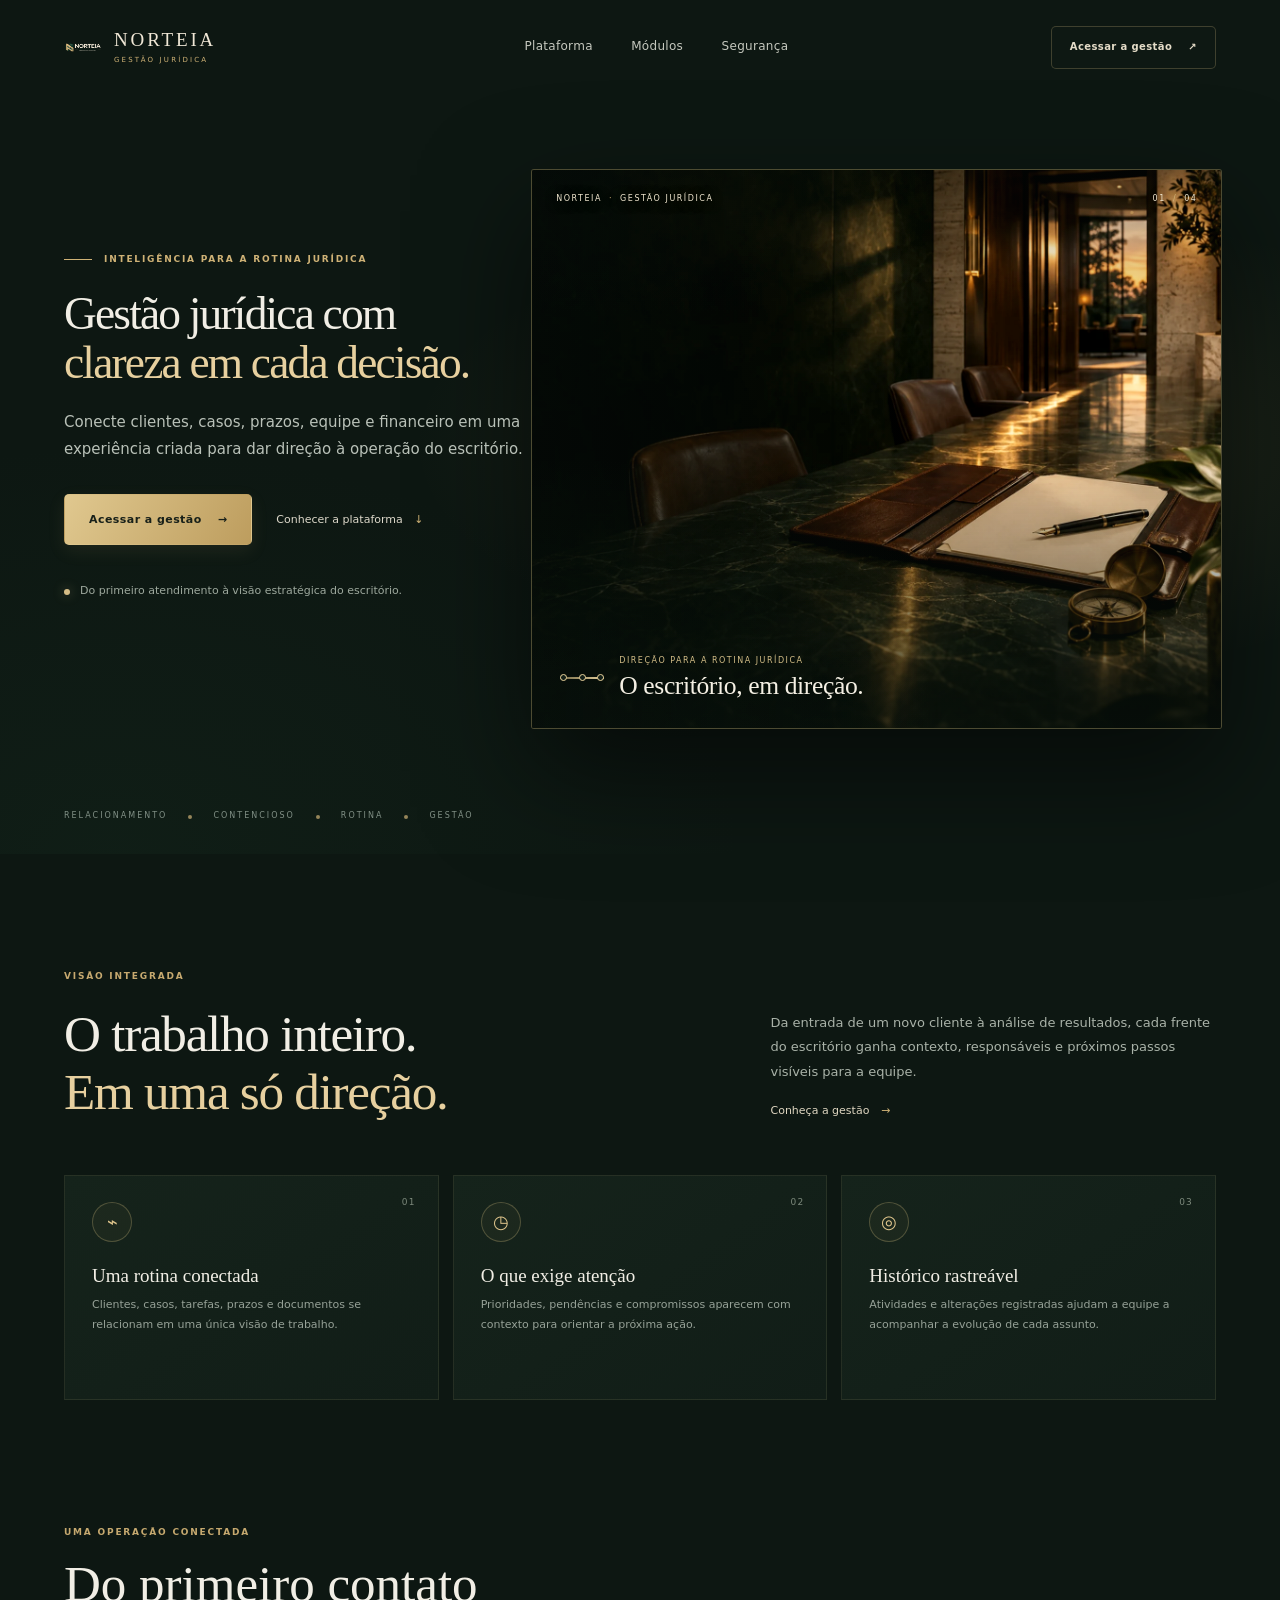
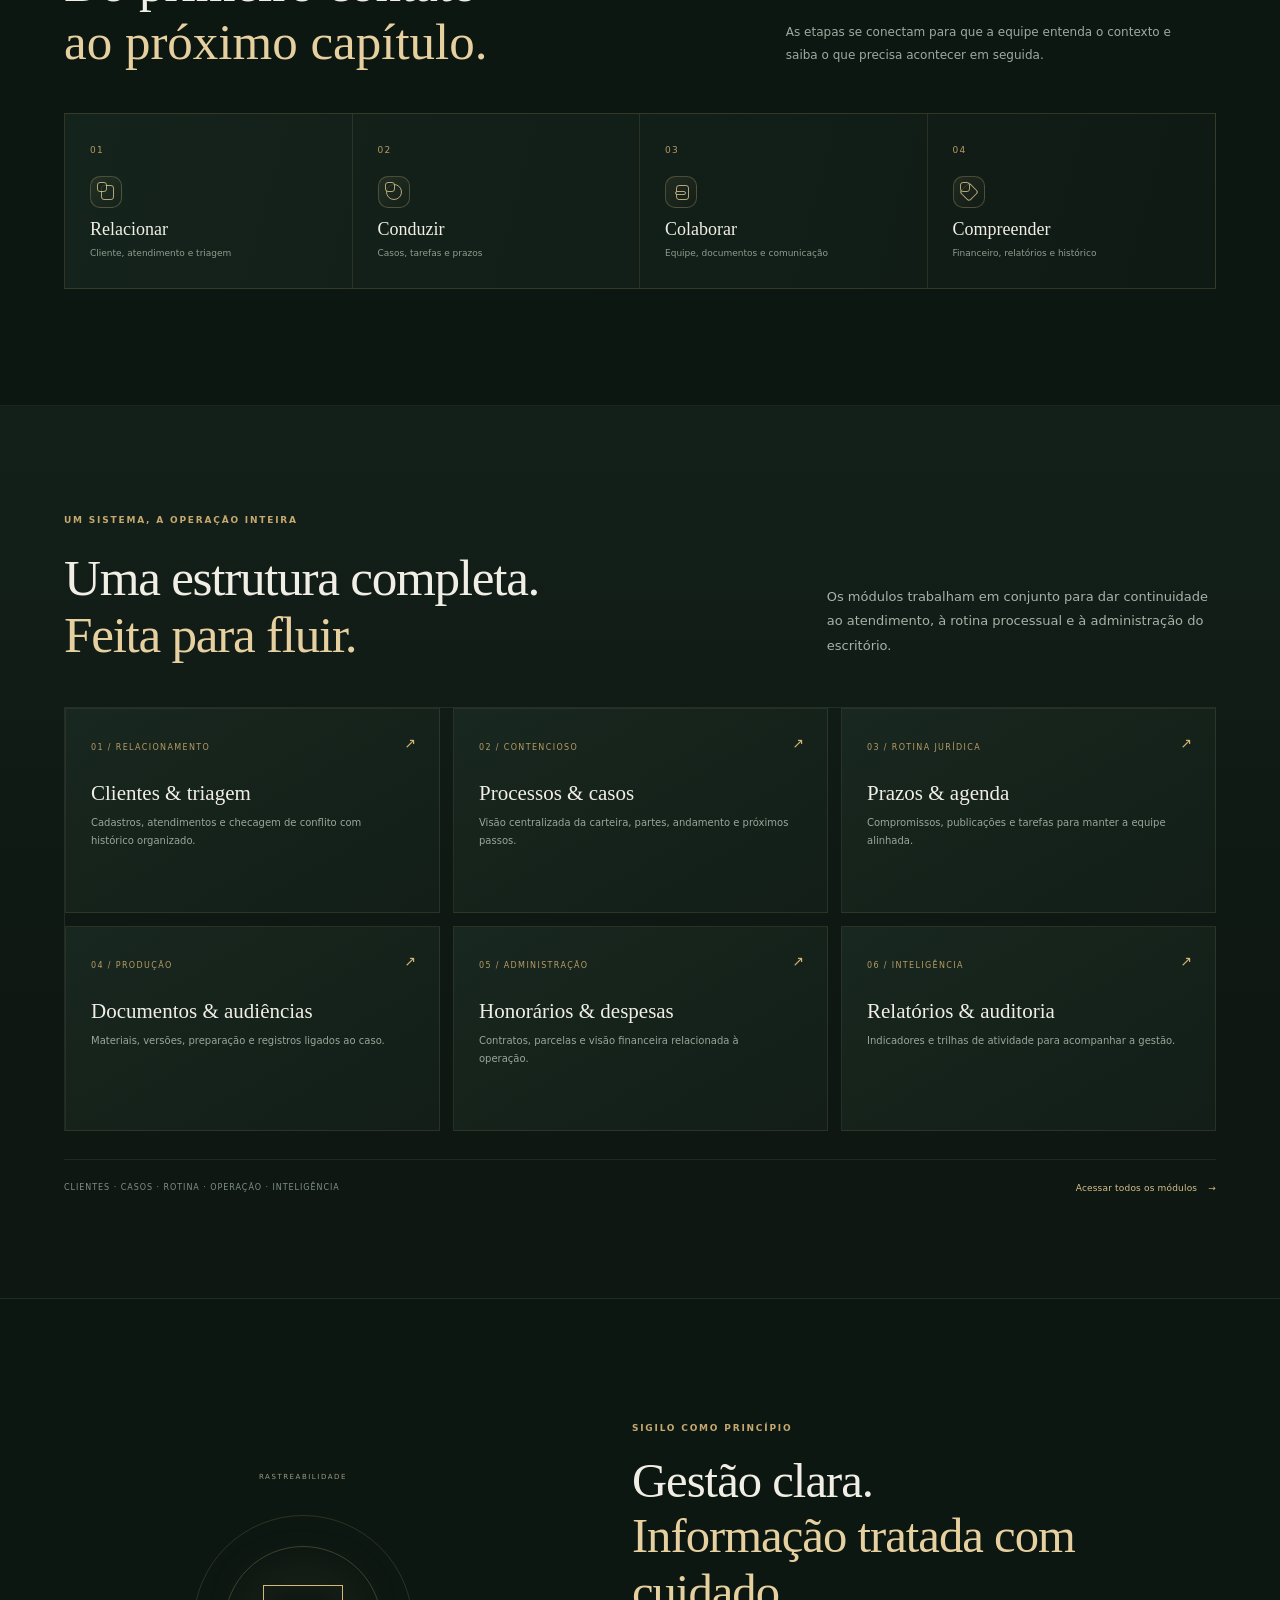
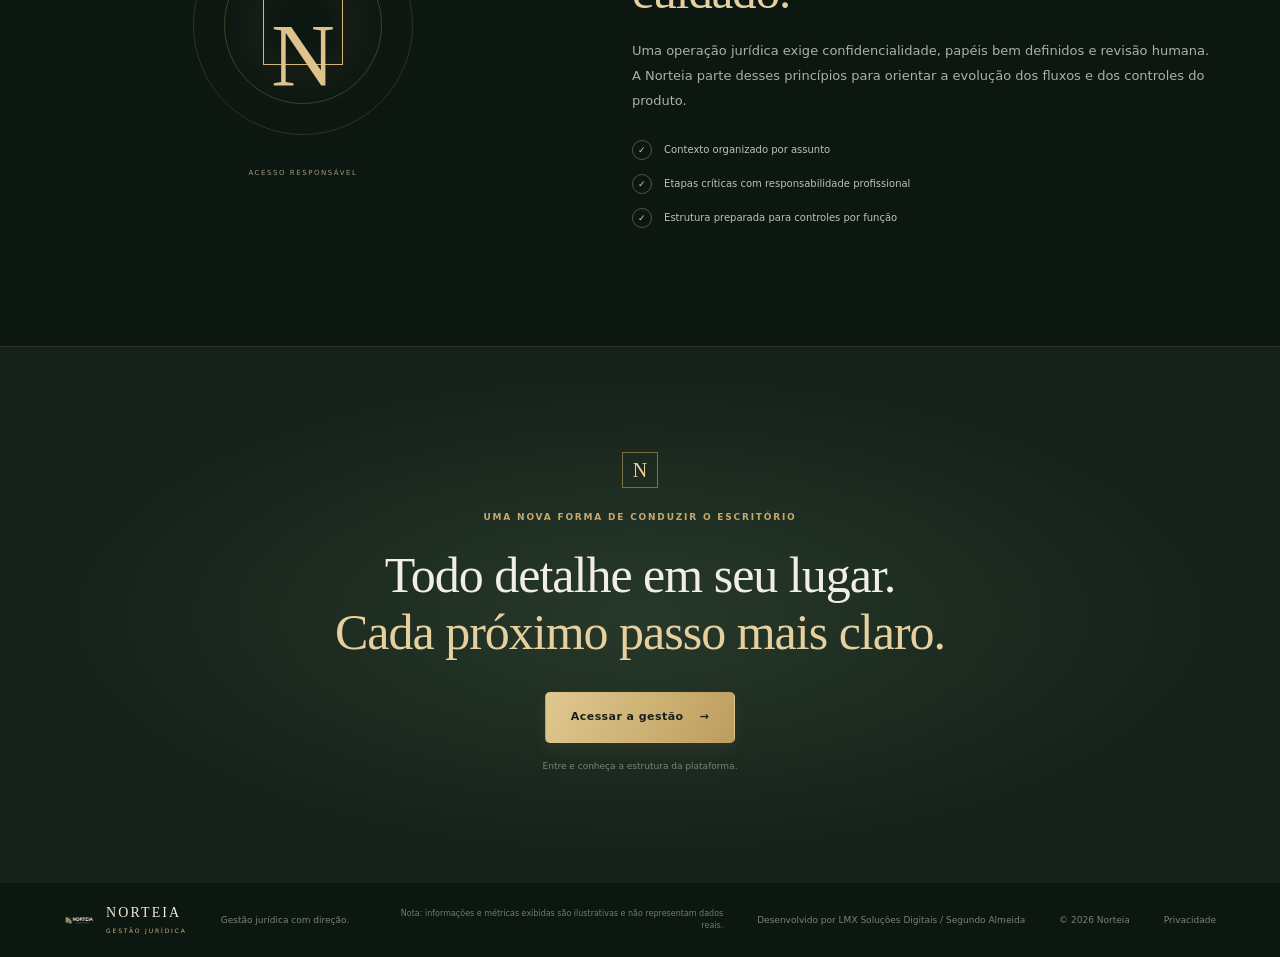
==== commit 62570542: "content: inclui crédito da LMX no rodapé" ====
--- a/index.html
+++ b/index.html
@@ -94,7 +94,7 @@
     <section class="closing-section"><div class="closing-mark">N</div><div class="section-kicker">UMA NOVA FORMA DE CONDUZIR O ESCRITÓRIO</div><h2>Todo detalhe em seu lugar.<br><em>Cada próximo passo mais claro.</em></h2><a class="button button-gold" href="/demo/">Acessar a gestão <span>→</span></a><small>Entre e conheça a estrutura da plataforma.</small></section>
   </main>
 
-  <footer class="site-footer"><a class="brand" href="/"><img src="/norteia-monograma.png" alt="" class="brand-mark"><span class="brand-word">NORTEIA<span>GESTÃO JURÍDICA</span></span></a><span>Gestão jurídica com direção.</span><span class="site-footnote">Nota: informações e métricas exibidas são ilustrativas e não representam dados reais.</span><span>© 2026 Norteia</span><a href="/privacidade/">Privacidade</a></footer>
+  <footer class="site-footer"><a class="brand" href="/"><img src="/norteia-monograma.png" alt="" class="brand-mark"><span class="brand-word">NORTEIA<span>GESTÃO JURÍDICA</span></span></a><span>Gestão jurídica com direção.</span><span class="site-footnote">Nota: informações e métricas exibidas são ilustrativas e não representam dados reais.</span><span>Desenvolvido por LMX Soluções Digitais / Segundo Almeida</span><span>© 2026 Norteia</span><a href="/privacidade/">Privacidade</a></footer>
   <script src="/site.js" defer></script>
 </body>
 </html>
